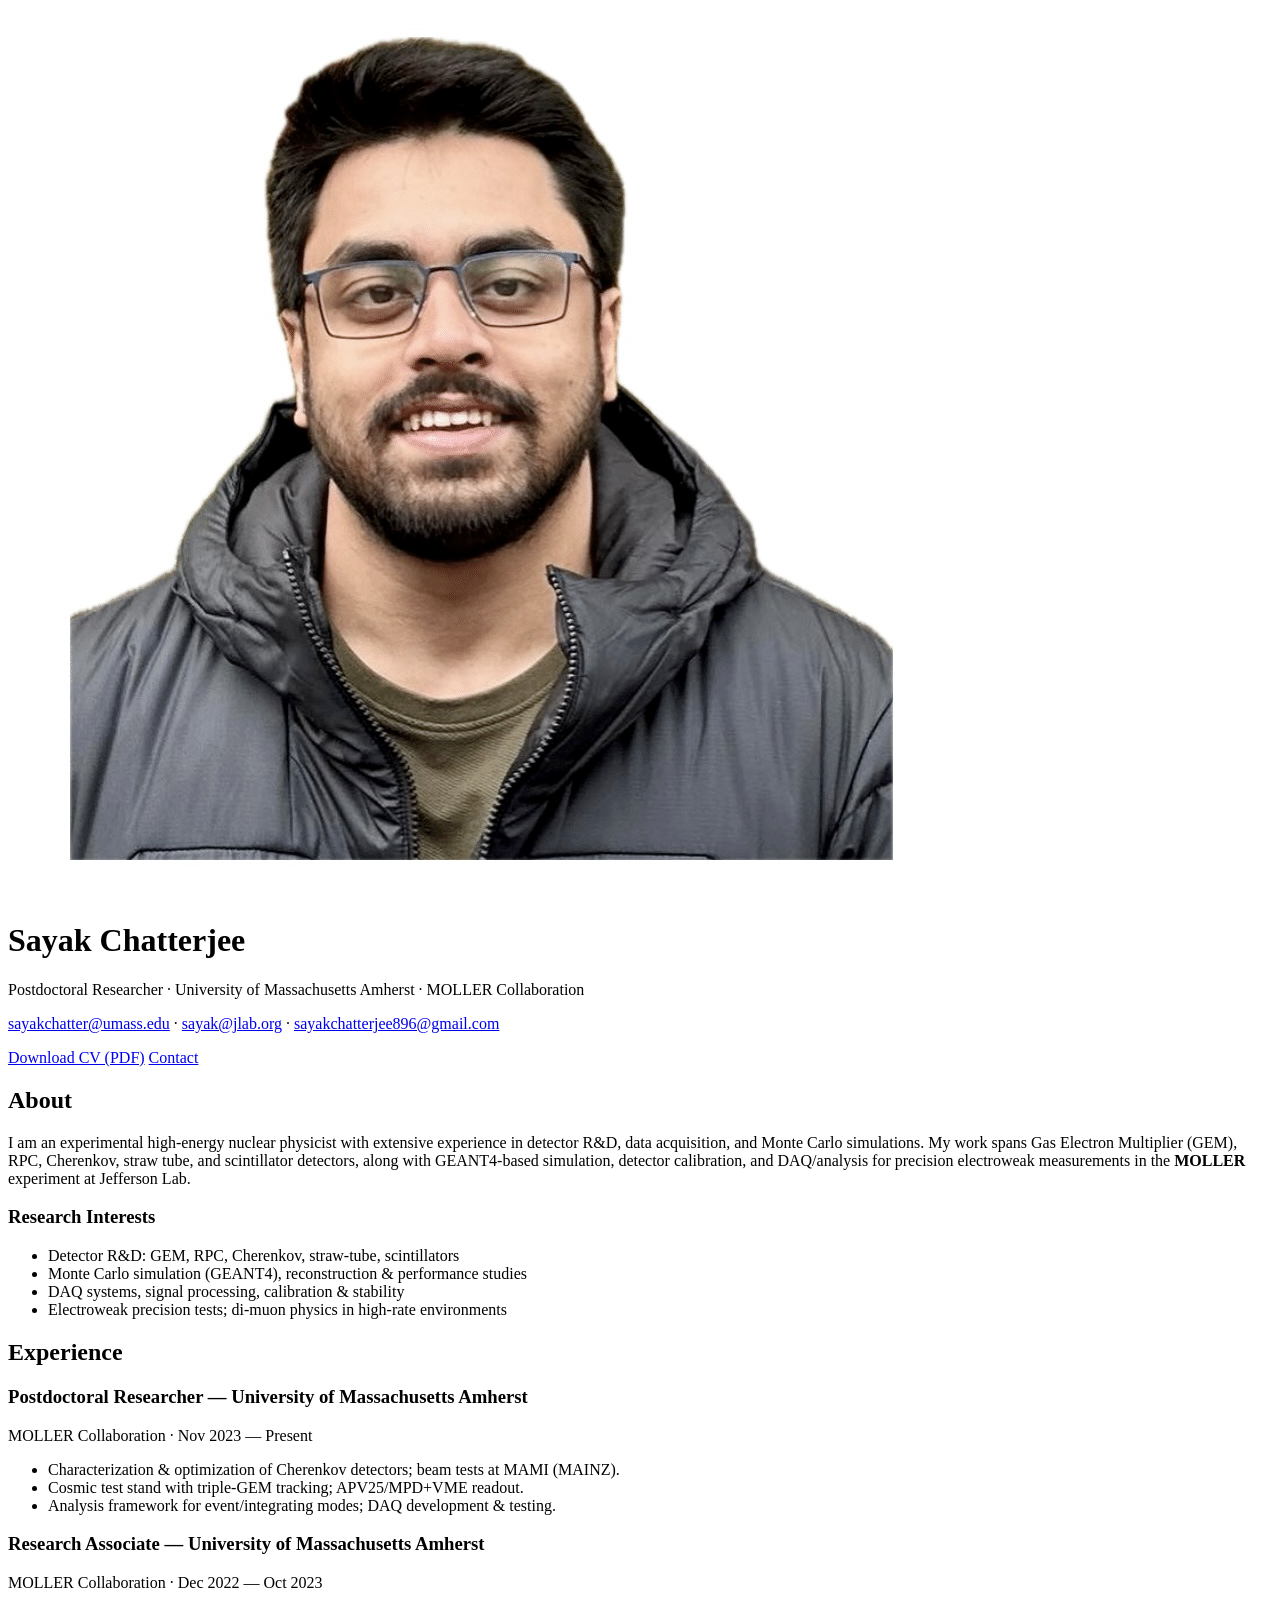
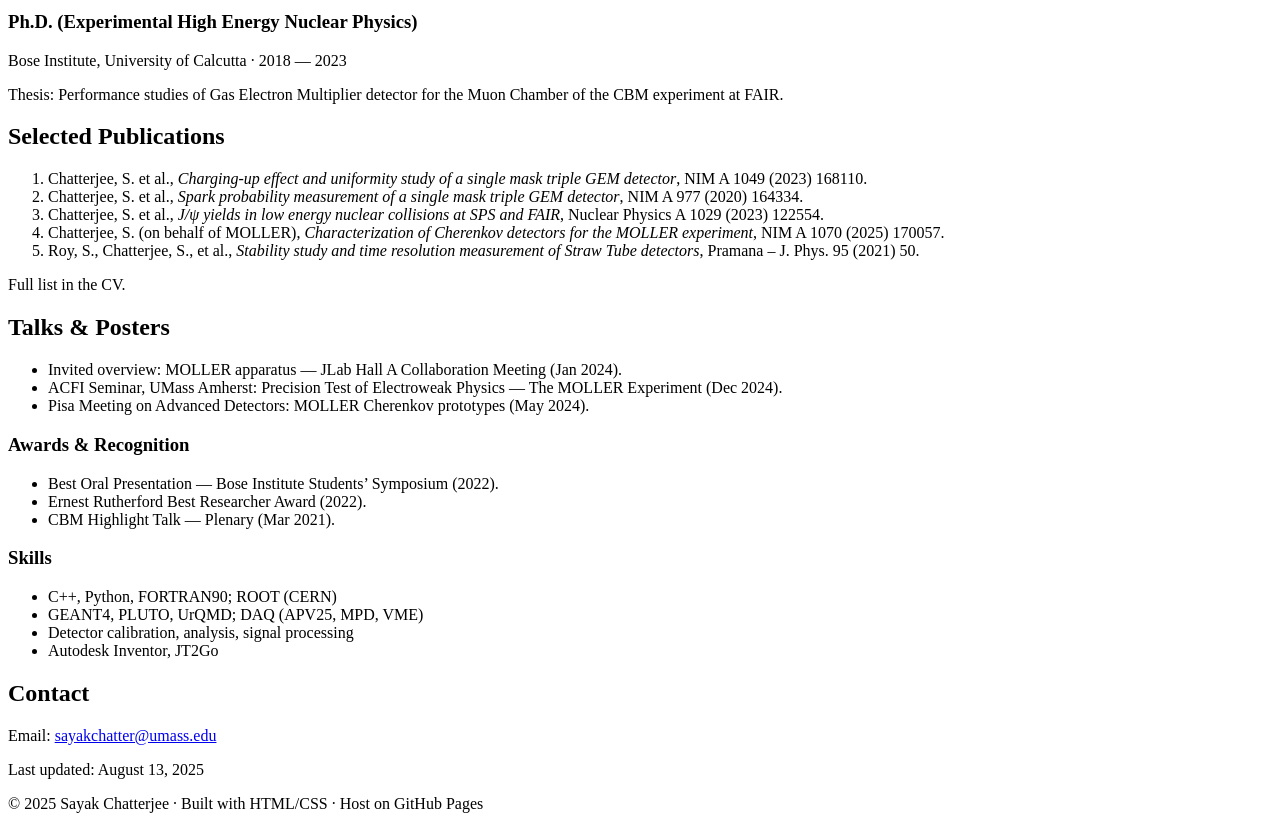
==== index.html @ 94d4673e "Update image source for Sayak Chatterjee" ====
<!doctype html>
<header class="container header">
  <div class="avatar">
    <img src="images/image_s_chatterjee.jpg" alt="Portrait of Sayak Chatterjee">
  </div>

  <div class="intro">
    <h1>Sayak Chatterjee</h1>
    <p class="tagline">
      Postdoctoral Researcher · University of Massachusetts Amherst · MOLLER Collaboration
    </p>

    <p class="contact">
      <a href="mailto:sayakchatter@umass.edu">sayakchatter@umass.edu</a> ·
      <a href="mailto:sayak@jlab.org">sayak@jlab.org</a> ·
      <a href="mailto:sayakchatterjee896@gmail.com">sayakchatterjee896@gmail.com</a>
    </p>

    <div class="buttons">
      <a class="btn" href="cv/CV_sayak_chatterjee.pdf" download>Download CV (PDF)</a>
      <a class="btn secondary" href="#contact">Contact</a>
    </div>
  </div>
</header>

  <main>
    <section class="container grid-2">
      <div>
        <h2>About</h2>
        <p>
          I am an experimental high-energy nuclear physicist with extensive experience in detector R&amp;D,
          data acquisition, and Monte Carlo simulations. My work spans Gas Electron Multiplier (GEM), RPC,
          Cherenkov, straw tube, and scintillator detectors, along with GEANT4-based simulation, detector
          calibration, and DAQ/analysis for precision electroweak measurements in the <strong>MOLLER</strong> experiment at Jefferson Lab.
        </p>
      </div>
      <div class="card">
        <h3>Research Interests</h3>
        <ul>
          <li>Detector R&amp;D: GEM, RPC, Cherenkov, straw-tube, scintillators</li>
          <li>Monte Carlo simulation (GEANT4), reconstruction &amp; performance studies</li>
          <li>DAQ systems, signal processing, calibration &amp; stability</li>
          <li>Electroweak precision tests; di-muon physics in high-rate environments</li>
        </ul>
      </div>
    </section>

    <section class="container">
      <h2>Experience</h2>
      <div class="timeline">
        <article class="item">
          <h3>Postdoctoral Researcher — University of Massachusetts Amherst</h3>
          <p class="muted">MOLLER Collaboration · Nov 2023 — Present</p>
          <ul>
            <li>Characterization &amp; optimization of Cherenkov detectors; beam tests at MAMI (MAINZ).</li>
            <li>Cosmic test stand with triple-GEM tracking; APV25/MPD+VME readout.</li>
            <li>Analysis framework for event/integrating modes; DAQ development &amp; testing.</li>
          </ul>
        </article>
        <article class="item">
          <h3>Research Associate — University of Massachusetts Amherst</h3>
          <p class="muted">MOLLER Collaboration · Dec 2022 — Oct 2023</p>
        </article>
        <article class="item">
          <h3>Ph.D. (Experimental High Energy Nuclear Physics)</h3>
          <p class="muted">Bose Institute, University of Calcutta · 2018 — 2023</p>
          <p>Thesis: Performance studies of Gas Electron Multiplier detector for the Muon Chamber of the CBM experiment at FAIR.</p>
        </article>
      </div>
    </section>

    <section class="container grid-2">
      <div>
        <h2>Selected Publications</h2>
        <ol class="pubs">
          <li>Chatterjee, S. et al., <em>Charging-up effect and uniformity study of a single mask triple GEM detector</em>, NIM A 1049 (2023) 168110.</li>
          <li>Chatterjee, S. et al., <em>Spark probability measurement of a single mask triple GEM detector</em>, NIM A 977 (2020) 164334.</li>
          <li>Chatterjee, S. et al., <em>J/ψ yields in low energy nuclear collisions at SPS and FAIR</em>, Nuclear Physics A 1029 (2023) 122554.</li>
          <li>Chatterjee, S. (on behalf of MOLLER), <em>Characterization of Cherenkov detectors for the MOLLER experiment</em>, NIM A 1070 (2025) 170057.</li>
          <li>Roy, S., Chatterjee, S., et al., <em>Stability study and time resolution measurement of Straw Tube detectors</em>, Pramana – J. Phys. 95 (2021) 50.</li>
        </ol>
        <p class="muted">Full list in the CV.</p>
      </div>
      <div>
        <h2>Talks &amp; Posters</h2>
        <ul class="bullets">
          <li>Invited overview: MOLLER apparatus — JLab Hall A Collaboration Meeting (Jan 2024).</li>
          <li>ACFI Seminar, UMass Amherst: Precision Test of Electroweak Physics — The MOLLER Experiment (Dec 2024).</li>
          <li>Pisa Meeting on Advanced Detectors: MOLLER Cherenkov prototypes (May 2024).</li>
        </ul>
      </div>
    </section>

    <section class="container grid-2">
      <div class="card">
        <h3>Awards &amp; Recognition</h3>
        <ul class="bullets">
          <li>Best Oral Presentation — Bose Institute Students’ Symposium (2022).</li>
          <li>Ernest Rutherford Best Researcher Award (2022).</li>
          <li>CBM Highlight Talk — Plenary (Mar 2021).</li>
        </ul>
      </div>
      <div class="card">
        <h3>Skills</h3>
        <ul class="bullets">
          <li>C++, Python, FORTRAN90; ROOT (CERN)</li>
          <li>GEANT4, PLUTO, UrQMD; DAQ (APV25, MPD, VME)</li>
          <li>Detector calibration, analysis, signal processing</li>
          <li>Autodesk Inventor, JT2Go</li>
        </ul>
      </div>
    </section>

    <section class="container" id="contact">
      <h2>Contact</h2>
      <p>Email: <a href="mailto:sayakchatter@umass.edu">sayakchatter@umass.edu</a></p>
      <p>Last updated: August 13, 2025</p>
    </section>
  </main>

  <footer class="container footer">
    <p>© 2025 Sayak Chatterjee · Built with HTML/CSS · Host on GitHub Pages</p>
  </footer>
</body>
</html>
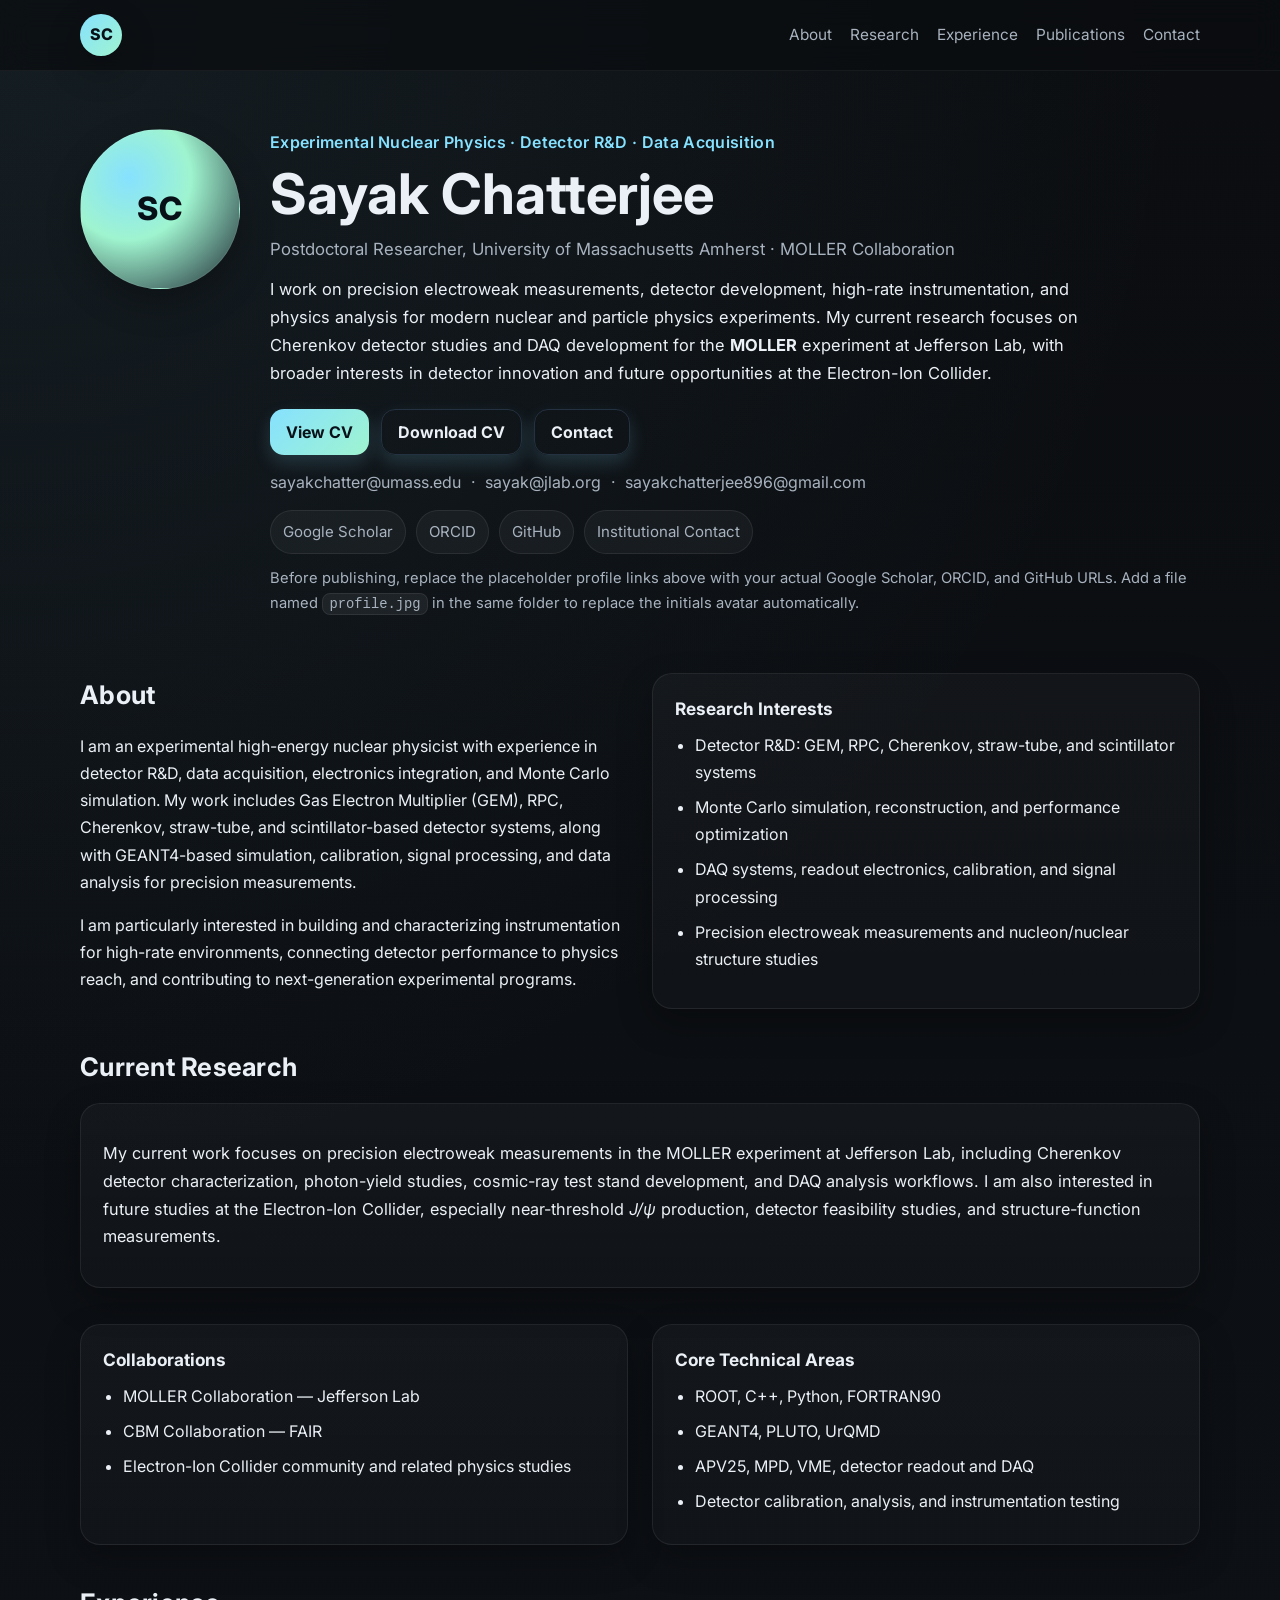
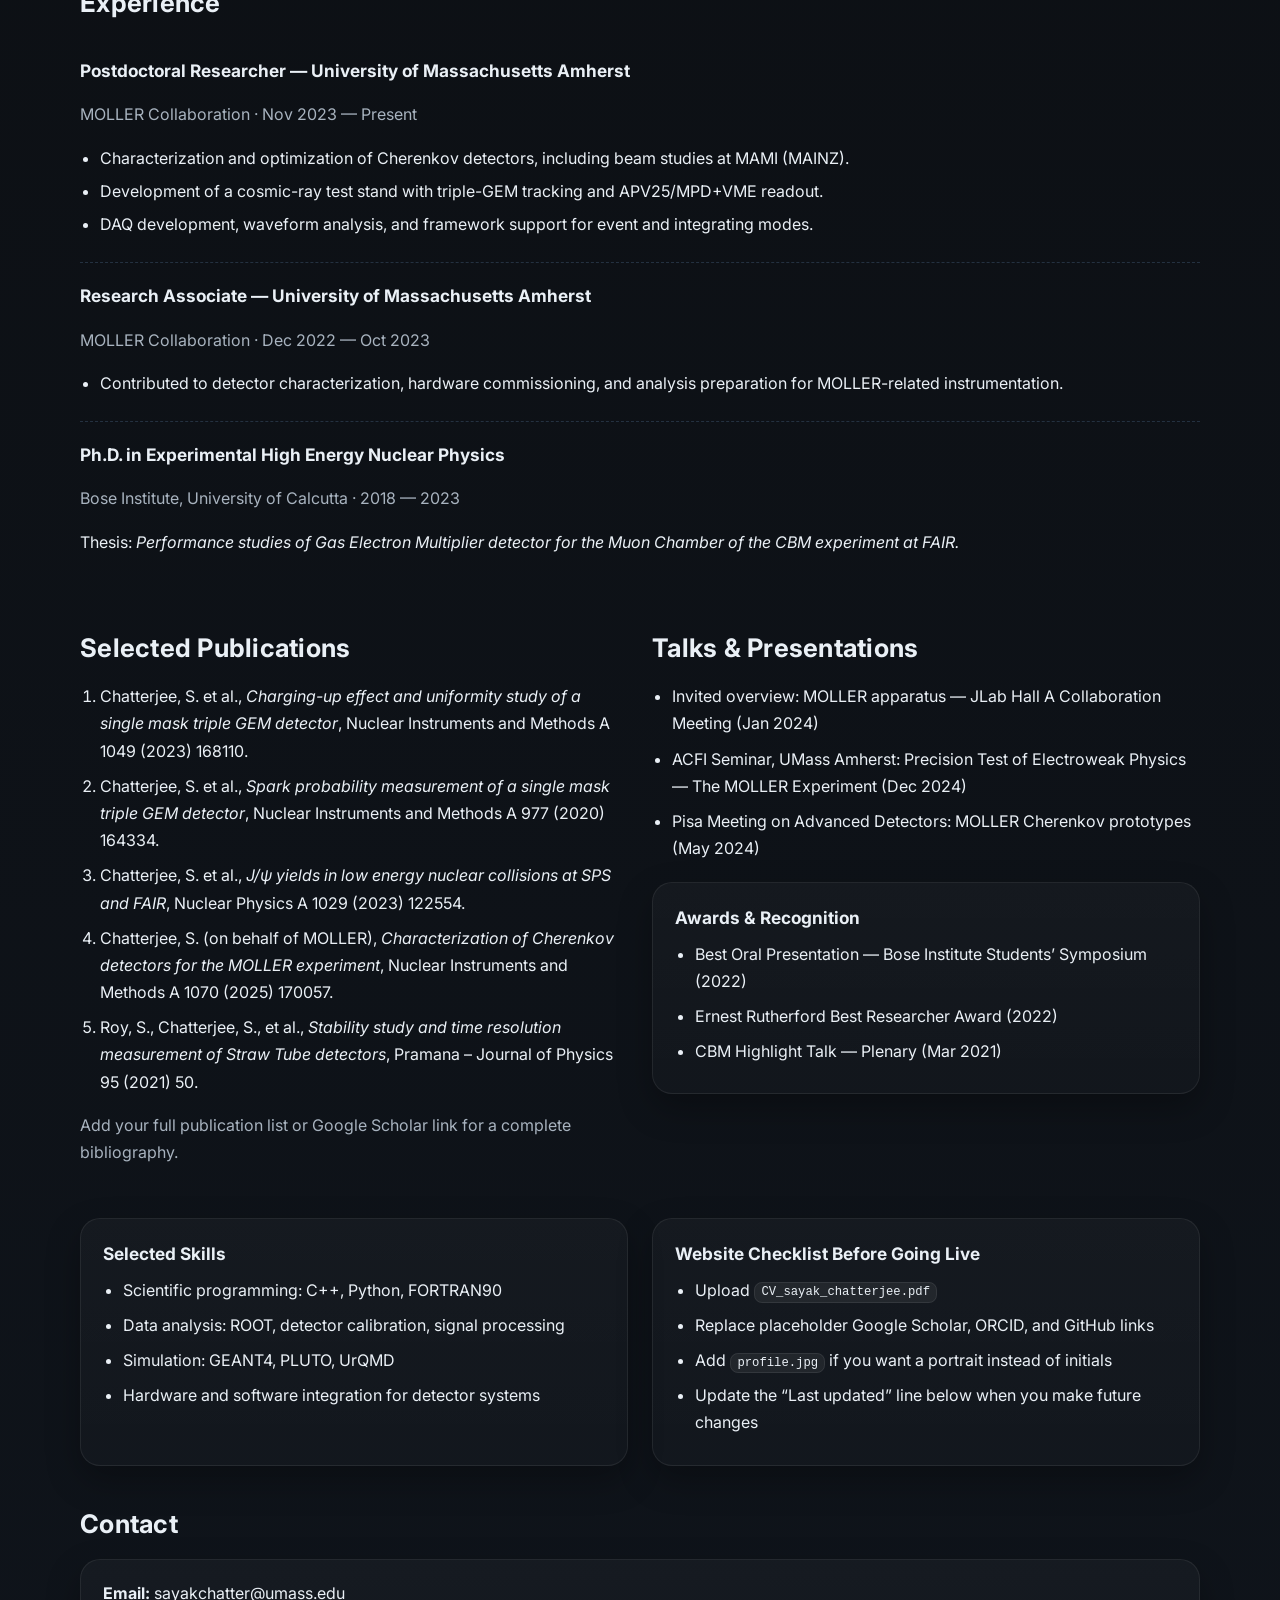
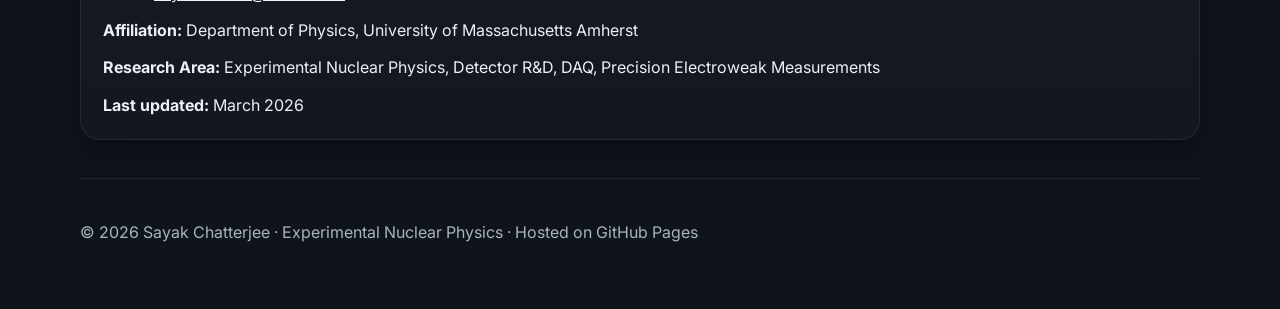
==== commit d9b24401: "Rename index_updated.html to index.html" ====
--- a/index.html
+++ b/index.html
@@ -1,125 +1,226 @@
 <!doctype html>
-<header class="container header">
-  <div class="avatar">
-    <img src="images/image_s_chatterjee.jpg" alt="Portrait of Sayak Chatterjee">
-  </div>
-
-  <div class="intro">
-    <h1>Sayak Chatterjee</h1>
-    <p class="tagline">
-      Postdoctoral Researcher · University of Massachusetts Amherst · MOLLER Collaboration
-    </p>
-
-    <p class="contact">
-      <a href="mailto:sayakchatter@umass.edu">sayakchatter@umass.edu</a> ·
-      <a href="mailto:sayak@jlab.org">sayak@jlab.org</a> ·
-      <a href="mailto:sayakchatterjee896@gmail.com">sayakchatterjee896@gmail.com</a>
-    </p>
-
-    <div class="buttons">
-      <a class="btn" href="cv/CV_sayak_chatterjee.pdf" download>Download CV (PDF)</a>
-      <a class="btn secondary" href="#contact">Contact</a>
+<html lang="en">
+<head>
+  <meta charset="utf-8" />
+  <meta name="viewport" content="width=device-width, initial-scale=1" />
+  <title>Sayak Chatterjee | Experimental Nuclear Physicist</title>
+  <meta name="description" content="Official academic profile of Sayak Chatterjee, experimental nuclear physicist working on detector R&D, data acquisition, Cherenkov detectors, GEM detectors, the MOLLER experiment, and EIC-related physics opportunities." />
+  <meta name="keywords" content="Sayak Chatterjee, experimental nuclear physicist, MOLLER, Jefferson Lab, detector R&D, GEM detector, Cherenkov detector, EIC, data acquisition, GEANT4, ROOT" />
+  <meta name="author" content="Sayak Chatterjee" />
+  <meta property="og:title" content="Sayak Chatterjee | Experimental Nuclear Physicist" />
+  <meta property="og:description" content="Academic profile and portfolio of Sayak Chatterjee." />
+  <meta property="og:type" content="website" />
+  <meta name="theme-color" content="#0d1117" />
+  <link rel="preconnect" href="https://fonts.googleapis.com">
+  <link rel="preconnect" href="https://fonts.gstatic.com" crossorigin>
+  <link href="https://fonts.googleapis.com/css2?family=Inter:wght@300;400;500;600;700;800&display=swap" rel="stylesheet">
+  <link rel="stylesheet" href="style_updated.css">
+</head>
+<body>
+  <nav class="site-nav">
+    <div class="container nav-inner">
+      <a class="brand" href="#top">SC</a>
+      <div class="nav-links">
+        <a href="#about">About</a>
+        <a href="#research">Research</a>
+        <a href="#experience">Experience</a>
+        <a href="#publications">Publications</a>
+        <a href="#contact">Contact</a>
+      </div>
     </div>
-  </div>
-</header>
+  </nav>
+
+  <header class="hero container" id="top">
+    <div class="avatar fallback" aria-label="Profile photo">
+      <img src="profile.jpg" alt="Portrait of Sayak Chatterjee" onerror="this.style.display='none'; this.parentElement.classList.add('fallback');">
+      <span>SC</span>
+    </div>
+
+    <div class="hero-copy">
+      <p class="eyebrow">Experimental Nuclear Physics · Detector R&amp;D · Data Acquisition</p>
+      <h1>Sayak Chatterjee</h1>
+      <p class="tagline">Postdoctoral Researcher, University of Massachusetts Amherst · MOLLER Collaboration</p>
+      <p class="summary">
+        I work on precision electroweak measurements, detector development, high-rate instrumentation,
+        and physics analysis for modern nuclear and particle physics experiments. My current research focuses
+        on Cherenkov detector studies and DAQ development for the <strong>MOLLER</strong> experiment at Jefferson Lab,
+        with broader interests in detector innovation and future opportunities at the Electron-Ion Collider.
+      </p>
+
+      <div class="hero-actions">
+        <a class="btn" href="CV_sayak_chatterjee.pdf" target="_blank">View CV</a>
+        <a class="btn secondary" href="CV_sayak_chatterjee.pdf" download>Download CV</a>
+        <a class="btn ghost" href="#contact">Contact</a>
+      </div>
+
+      <div class="contact-line">
+        <a href="mailto:sayakchatter@umass.edu">sayakchatter@umass.edu</a>
+        <span>·</span>
+        <a href="mailto:sayak@jlab.org">sayak@jlab.org</a>
+        <span>·</span>
+        <a href="mailto:sayakchatterjee896@gmail.com">sayakchatterjee896@gmail.com</a>
+      </div>
+
+      <div class="profile-links">
+        <a class="chip" href="#" title="Replace with your Google Scholar URL before publishing">Google Scholar</a>
+        <a class="chip" href="#" title="Replace with your ORCID URL before publishing">ORCID</a>
+        <a class="chip" href="#" title="Replace with your GitHub URL before publishing">GitHub</a>
+        <a class="chip" href="#contact">Institutional Contact</a>
+      </div>
+      <p class="micro-note">Before publishing, replace the placeholder profile links above with your actual Google Scholar, ORCID, and GitHub URLs. Add a file named <code>profile.jpg</code> in the same folder to replace the initials avatar automatically.</p>
+    </div>
+  </header>
 
   <main>
-    <section class="container grid-2">
+    <section class="container section grid-2" id="about">
       <div>
         <h2>About</h2>
         <p>
-          I am an experimental high-energy nuclear physicist with extensive experience in detector R&amp;D,
-          data acquisition, and Monte Carlo simulations. My work spans Gas Electron Multiplier (GEM), RPC,
-          Cherenkov, straw tube, and scintillator detectors, along with GEANT4-based simulation, detector
-          calibration, and DAQ/analysis for precision electroweak measurements in the <strong>MOLLER</strong> experiment at Jefferson Lab.
+          I am an experimental high-energy nuclear physicist with experience in detector R&amp;D, data acquisition,
+          electronics integration, and Monte Carlo simulation. My work includes Gas Electron Multiplier (GEM), RPC,
+          Cherenkov, straw-tube, and scintillator-based detector systems, along with GEANT4-based simulation,
+          calibration, signal processing, and data analysis for precision measurements.
         </p>
-      </div>
-      <div class="card">
+        <p>
+          I am particularly interested in building and characterizing instrumentation for high-rate environments,
+          connecting detector performance to physics reach, and contributing to next-generation experimental programs.
+        </p>
+      </div>
+      <aside class="card">
         <h3>Research Interests</h3>
-        <ul>
-          <li>Detector R&amp;D: GEM, RPC, Cherenkov, straw-tube, scintillators</li>
-          <li>Monte Carlo simulation (GEANT4), reconstruction &amp; performance studies</li>
-          <li>DAQ systems, signal processing, calibration &amp; stability</li>
-          <li>Electroweak precision tests; di-muon physics in high-rate environments</li>
-        </ul>
-      </div>
-    </section>
-
-    <section class="container">
+        <ul class="bullets">
+          <li>Detector R&amp;D: GEM, RPC, Cherenkov, straw-tube, and scintillator systems</li>
+          <li>Monte Carlo simulation, reconstruction, and performance optimization</li>
+          <li>DAQ systems, readout electronics, calibration, and signal processing</li>
+          <li>Precision electroweak measurements and nucleon/nuclear structure studies</li>
+        </ul>
+      </aside>
+    </section>
+
+    <section class="container section" id="research">
+      <h2>Current Research</h2>
+      <div class="card research-block">
+        <p>
+          My current work focuses on precision electroweak measurements in the MOLLER experiment at Jefferson Lab,
+          including Cherenkov detector characterization, photon-yield studies, cosmic-ray test stand development,
+          and DAQ analysis workflows. I am also interested in future studies at the Electron-Ion Collider,
+          especially near-threshold <em>J/&psi;</em> production, detector feasibility studies, and structure-function measurements.
+        </p>
+      </div>
+    </section>
+
+    <section class="container section grid-2">
+      <div class="card">
+        <h3>Collaborations</h3>
+        <ul class="bullets">
+          <li>MOLLER Collaboration — Jefferson Lab</li>
+          <li>CBM Collaboration — FAIR</li>
+          <li>Electron-Ion Collider community and related physics studies</li>
+        </ul>
+      </div>
+      <div class="card">
+        <h3>Core Technical Areas</h3>
+        <ul class="bullets">
+          <li>ROOT, C++, Python, FORTRAN90</li>
+          <li>GEANT4, PLUTO, UrQMD</li>
+          <li>APV25, MPD, VME, detector readout and DAQ</li>
+          <li>Detector calibration, analysis, and instrumentation testing</li>
+        </ul>
+      </div>
+    </section>
+
+    <section class="container section" id="experience">
       <h2>Experience</h2>
       <div class="timeline">
         <article class="item">
           <h3>Postdoctoral Researcher — University of Massachusetts Amherst</h3>
           <p class="muted">MOLLER Collaboration · Nov 2023 — Present</p>
-          <ul>
-            <li>Characterization &amp; optimization of Cherenkov detectors; beam tests at MAMI (MAINZ).</li>
-            <li>Cosmic test stand with triple-GEM tracking; APV25/MPD+VME readout.</li>
-            <li>Analysis framework for event/integrating modes; DAQ development &amp; testing.</li>
+          <ul class="bullets compact">
+            <li>Characterization and optimization of Cherenkov detectors, including beam studies at MAMI (MAINZ).</li>
+            <li>Development of a cosmic-ray test stand with triple-GEM tracking and APV25/MPD+VME readout.</li>
+            <li>DAQ development, waveform analysis, and framework support for event and integrating modes.</li>
           </ul>
         </article>
         <article class="item">
           <h3>Research Associate — University of Massachusetts Amherst</h3>
           <p class="muted">MOLLER Collaboration · Dec 2022 — Oct 2023</p>
+          <ul class="bullets compact">
+            <li>Contributed to detector characterization, hardware commissioning, and analysis preparation for MOLLER-related instrumentation.</li>
+          </ul>
         </article>
         <article class="item">
-          <h3>Ph.D. (Experimental High Energy Nuclear Physics)</h3>
+          <h3>Ph.D. in Experimental High Energy Nuclear Physics</h3>
           <p class="muted">Bose Institute, University of Calcutta · 2018 — 2023</p>
-          <p>Thesis: Performance studies of Gas Electron Multiplier detector for the Muon Chamber of the CBM experiment at FAIR.</p>
+          <p>Thesis: <em>Performance studies of Gas Electron Multiplier detector for the Muon Chamber of the CBM experiment at FAIR.</em></p>
         </article>
       </div>
     </section>
 
-    <section class="container grid-2">
+    <section class="container section grid-2" id="publications">
       <div>
         <h2>Selected Publications</h2>
         <ol class="pubs">
-          <li>Chatterjee, S. et al., <em>Charging-up effect and uniformity study of a single mask triple GEM detector</em>, NIM A 1049 (2023) 168110.</li>
-          <li>Chatterjee, S. et al., <em>Spark probability measurement of a single mask triple GEM detector</em>, NIM A 977 (2020) 164334.</li>
-          <li>Chatterjee, S. et al., <em>J/ψ yields in low energy nuclear collisions at SPS and FAIR</em>, Nuclear Physics A 1029 (2023) 122554.</li>
-          <li>Chatterjee, S. (on behalf of MOLLER), <em>Characterization of Cherenkov detectors for the MOLLER experiment</em>, NIM A 1070 (2025) 170057.</li>
-          <li>Roy, S., Chatterjee, S., et al., <em>Stability study and time resolution measurement of Straw Tube detectors</em>, Pramana – J. Phys. 95 (2021) 50.</li>
+          <li>Chatterjee, S. et al., <em>Charging-up effect and uniformity study of a single mask triple GEM detector</em>, Nuclear Instruments and Methods A 1049 (2023) 168110.</li>
+          <li>Chatterjee, S. et al., <em>Spark probability measurement of a single mask triple GEM detector</em>, Nuclear Instruments and Methods A 977 (2020) 164334.</li>
+          <li>Chatterjee, S. et al., <em>J/&psi; yields in low energy nuclear collisions at SPS and FAIR</em>, Nuclear Physics A 1029 (2023) 122554.</li>
+          <li>Chatterjee, S. (on behalf of MOLLER), <em>Characterization of Cherenkov detectors for the MOLLER experiment</em>, Nuclear Instruments and Methods A 1070 (2025) 170057.</li>
+          <li>Roy, S., Chatterjee, S., et al., <em>Stability study and time resolution measurement of Straw Tube detectors</em>, Pramana – Journal of Physics 95 (2021) 50.</li>
         </ol>
-        <p class="muted">Full list in the CV.</p>
+        <p class="muted">Add your full publication list or Google Scholar link for a complete bibliography.</p>
       </div>
       <div>
-        <h2>Talks &amp; Posters</h2>
-        <ul class="bullets">
-          <li>Invited overview: MOLLER apparatus — JLab Hall A Collaboration Meeting (Jan 2024).</li>
-          <li>ACFI Seminar, UMass Amherst: Precision Test of Electroweak Physics — The MOLLER Experiment (Dec 2024).</li>
-          <li>Pisa Meeting on Advanced Detectors: MOLLER Cherenkov prototypes (May 2024).</li>
-        </ul>
-      </div>
-    </section>
-
-    <section class="container grid-2">
-      <div class="card">
-        <h3>Awards &amp; Recognition</h3>
-        <ul class="bullets">
-          <li>Best Oral Presentation — Bose Institute Students’ Symposium (2022).</li>
-          <li>Ernest Rutherford Best Researcher Award (2022).</li>
-          <li>CBM Highlight Talk — Plenary (Mar 2021).</li>
-        </ul>
-      </div>
-      <div class="card">
-        <h3>Skills</h3>
-        <ul class="bullets">
-          <li>C++, Python, FORTRAN90; ROOT (CERN)</li>
-          <li>GEANT4, PLUTO, UrQMD; DAQ (APV25, MPD, VME)</li>
-          <li>Detector calibration, analysis, signal processing</li>
-          <li>Autodesk Inventor, JT2Go</li>
-        </ul>
-      </div>
-    </section>
-
-    <section class="container" id="contact">
+        <h2>Talks &amp; Presentations</h2>
+        <ul class="bullets">
+          <li>Invited overview: MOLLER apparatus — JLab Hall A Collaboration Meeting (Jan 2024)</li>
+          <li>ACFI Seminar, UMass Amherst: Precision Test of Electroweak Physics — The MOLLER Experiment (Dec 2024)</li>
+          <li>Pisa Meeting on Advanced Detectors: MOLLER Cherenkov prototypes (May 2024)</li>
+        </ul>
+
+        <div class="card nested-card">
+          <h3>Awards &amp; Recognition</h3>
+          <ul class="bullets">
+            <li>Best Oral Presentation — Bose Institute Students’ Symposium (2022)</li>
+            <li>Ernest Rutherford Best Researcher Award (2022)</li>
+            <li>CBM Highlight Talk — Plenary (Mar 2021)</li>
+          </ul>
+        </div>
+      </div>
+    </section>
+
+    <section class="container section grid-2">
+      <div class="card">
+        <h3>Selected Skills</h3>
+        <ul class="bullets">
+          <li>Scientific programming: C++, Python, FORTRAN90</li>
+          <li>Data analysis: ROOT, detector calibration, signal processing</li>
+          <li>Simulation: GEANT4, PLUTO, UrQMD</li>
+          <li>Hardware and software integration for detector systems</li>
+        </ul>
+      </div>
+      <div class="card">
+        <h3>Website Checklist Before Going Live</h3>
+        <ul class="bullets">
+          <li>Upload <code>CV_sayak_chatterjee.pdf</code></li>
+          <li>Replace placeholder Google Scholar, ORCID, and GitHub links</li>
+          <li>Add <code>profile.jpg</code> if you want a portrait instead of initials</li>
+          <li>Update the “Last updated” line below when you make future changes</li>
+        </ul>
+      </div>
+    </section>
+
+    <section class="container section" id="contact">
       <h2>Contact</h2>
-      <p>Email: <a href="mailto:sayakchatter@umass.edu">sayakchatter@umass.edu</a></p>
-      <p>Last updated: August 13, 2025</p>
+      <div class="contact-card card">
+        <p><strong>Email:</strong> <a href="mailto:sayakchatter@umass.edu">sayakchatter@umass.edu</a></p>
+        <p><strong>Affiliation:</strong> Department of Physics, University of Massachusetts Amherst</p>
+        <p><strong>Research Area:</strong> Experimental Nuclear Physics, Detector R&amp;D, DAQ, Precision Electroweak Measurements</p>
+        <p><strong>Last updated:</strong> March 2026</p>
+      </div>
     </section>
   </main>
 
   <footer class="container footer">
-    <p>© 2025 Sayak Chatterjee · Built with HTML/CSS · Host on GitHub Pages</p>
+    <p>© 2026 Sayak Chatterjee · Experimental Nuclear Physics · Hosted on GitHub Pages</p>
   </footer>
 </body>
 </html>
--- a/style_updated.css
+++ b/style_updated.css
@@ -0,0 +1,319 @@
+:root {
+  --bg: #0b0d10;
+  --bg-2: #0f141b;
+  --card: #121821;
+  --card-2: #161d27;
+  --text: #eaf0f6;
+  --muted: #a8b3bf;
+  --line: #243140;
+  --accent: #86e1ff;
+  --accent-2: #9ff4cf;
+  --shadow: 0 14px 34px rgba(0, 0, 0, 0.28);
+}
+
+* { box-sizing: border-box; }
+html { scroll-behavior: smooth; }
+html, body { margin: 0; padding: 0; }
+body {
+  font-family: Inter, system-ui, -apple-system, Segoe UI, Roboto, Ubuntu, Cantarell, "Helvetica Neue", Arial, sans-serif;
+  background:
+    radial-gradient(circle at top left, rgba(134, 225, 255, 0.08), transparent 32%),
+    linear-gradient(180deg, var(--bg) 0%, var(--bg-2) 100%);
+  color: var(--text);
+  line-height: 1.7;
+}
+
+a { color: inherit; }
+code {
+  background: rgba(255,255,255,0.06);
+  border: 1px solid rgba(255,255,255,0.08);
+  padding: 0.15rem 0.4rem;
+  border-radius: 8px;
+  font-size: 0.94em;
+}
+
+.container {
+  width: min(1120px, 92%);
+  margin: 0 auto;
+}
+
+.site-nav {
+  position: sticky;
+  top: 0;
+  z-index: 50;
+  backdrop-filter: blur(14px);
+  background: rgba(11, 13, 16, 0.72);
+  border-bottom: 1px solid rgba(255,255,255,0.05);
+}
+
+.nav-inner {
+  display: flex;
+  justify-content: space-between;
+  align-items: center;
+  gap: 18px;
+  padding: 14px 0;
+}
+
+.brand {
+  width: 42px;
+  height: 42px;
+  border-radius: 50%;
+  display: grid;
+  place-items: center;
+  text-decoration: none;
+  font-weight: 800;
+  color: #091017;
+  background: linear-gradient(135deg, var(--accent), var(--accent-2));
+  box-shadow: var(--shadow);
+}
+
+.nav-links {
+  display: flex;
+  flex-wrap: wrap;
+  gap: 18px;
+}
+
+.nav-links a {
+  text-decoration: none;
+  color: var(--muted);
+  font-size: 0.96rem;
+}
+
+.nav-links a:hover,
+.contact-line a:hover,
+.profile-links a:hover {
+  color: var(--accent);
+}
+
+.hero {
+  display: grid;
+  grid-template-columns: 160px 1fr;
+  gap: 30px;
+  align-items: start;
+  padding: 58px 0 24px;
+}
+
+.avatar {
+  width: 160px;
+  height: 160px;
+  border-radius: 50%;
+  overflow: hidden;
+  border: 1px solid rgba(255,255,255,0.08);
+  box-shadow: var(--shadow);
+  position: relative;
+}
+
+.avatar img {
+  width: 100%;
+  height: 100%;
+  object-fit: cover;
+  display: block;
+}
+
+.avatar span {
+  display: none;
+}
+
+.avatar.fallback {
+  background: radial-gradient(circle at 30% 30%, var(--accent) 0, var(--accent-2) 40%, #1b2330 100%);
+  display: grid;
+  place-items: center;
+}
+
+.avatar.fallback span {
+  display: block;
+  color: #071017;
+  font-weight: 800;
+  font-size: 2rem;
+  letter-spacing: 0.04em;
+}
+
+.eyebrow {
+  margin: 0 0 8px;
+  color: var(--accent);
+  font-weight: 600;
+  letter-spacing: 0.02em;
+}
+
+.hero-copy h1 {
+  margin: 0;
+  font-size: clamp(2.2rem, 5vw, 3.5rem);
+  line-height: 1.08;
+}
+
+.tagline {
+  color: var(--muted);
+  margin: 10px 0 12px;
+  font-size: 1.05rem;
+}
+
+.summary {
+  max-width: 830px;
+  margin: 0;
+  font-size: 1.03rem;
+}
+
+.hero-actions {
+  display: flex;
+  flex-wrap: wrap;
+  gap: 12px;
+  margin: 22px 0 14px;
+}
+
+.btn {
+  display: inline-flex;
+  align-items: center;
+  justify-content: center;
+  min-height: 46px;
+  padding: 0 16px;
+  border-radius: 14px;
+  text-decoration: none;
+  font-weight: 700;
+  transition: transform 0.18s ease, opacity 0.18s ease, border-color 0.18s ease;
+}
+
+.btn:hover { transform: translateY(-1px); }
+
+.btn {
+  background: linear-gradient(135deg, var(--accent), var(--accent-2));
+  color: #081018;
+  box-shadow: 0 8px 18px rgba(134,225,255,0.16);
+}
+
+.btn.secondary,
+.btn.ghost {
+  background: transparent;
+  color: var(--text);
+  border: 1px solid var(--line);
+}
+
+.contact-line {
+  display: flex;
+  flex-wrap: wrap;
+  gap: 10px;
+  color: var(--muted);
+  margin-bottom: 14px;
+}
+
+.contact-line a,
+.profile-links a {
+  text-decoration: none;
+}
+
+.profile-links {
+  display: flex;
+  flex-wrap: wrap;
+  gap: 10px;
+}
+
+.chip {
+  padding: 8px 12px;
+  border-radius: 999px;
+  background: rgba(255,255,255,0.04);
+  border: 1px solid rgba(255,255,255,0.08);
+  color: var(--muted);
+  font-size: 0.94rem;
+}
+
+.micro-note {
+  color: var(--muted);
+  margin-top: 12px;
+  font-size: 0.92rem;
+}
+
+.section { padding: 18px 0; }
+
+.grid-2 {
+  display: grid;
+  grid-template-columns: minmax(0, 1fr) minmax(0, 1fr);
+  gap: 24px;
+}
+
+.card {
+  background: linear-gradient(180deg, rgba(255,255,255,0.03), rgba(255,255,255,0.02));
+  border: 1px solid rgba(255,255,255,0.07);
+  border-radius: 20px;
+  padding: 20px 22px;
+  box-shadow: var(--shadow);
+}
+
+.research-block { font-size: 1.02rem; }
+.nested-card { margin-top: 20px; }
+.contact-card p { margin: 0 0 10px; }
+.contact-card p:last-child { margin-bottom: 0; }
+
+.timeline .item {
+  padding: 18px 0;
+  border-bottom: 1px dashed var(--line);
+}
+
+.timeline .item:last-child { border-bottom: 0; }
+
+h2 {
+  margin: 0 0 14px;
+  font-size: 1.6rem;
+  letter-spacing: 0.01em;
+}
+
+h3 {
+  margin: 0 0 8px;
+  font-size: 1.08rem;
+}
+
+.muted { color: var(--muted); }
+
+.bullets,
+.pubs {
+  margin: 0;
+  padding-left: 20px;
+}
+
+.bullets li,
+.pubs li {
+  margin-bottom: 8px;
+}
+
+.compact li { margin-bottom: 6px; }
+
+.footer {
+  border-top: 1px solid rgba(255,255,255,0.08);
+  color: var(--muted);
+  padding: 24px 0 48px;
+  margin-top: 20px;
+}
+
+@media (max-width: 860px) {
+  .hero {
+    grid-template-columns: 1fr;
+    gap: 20px;
+  }
+
+  .avatar {
+    width: 132px;
+    height: 132px;
+  }
+
+  .grid-2 {
+    grid-template-columns: 1fr;
+  }
+}
+
+@media (max-width: 640px) {
+  .nav-inner {
+    align-items: flex-start;
+    flex-direction: column;
+  }
+
+  .nav-links {
+    gap: 14px;
+  }
+
+  .contact-line {
+    flex-direction: column;
+    gap: 4px;
+  }
+
+  .contact-line span {
+    display: none;
+  }
+}
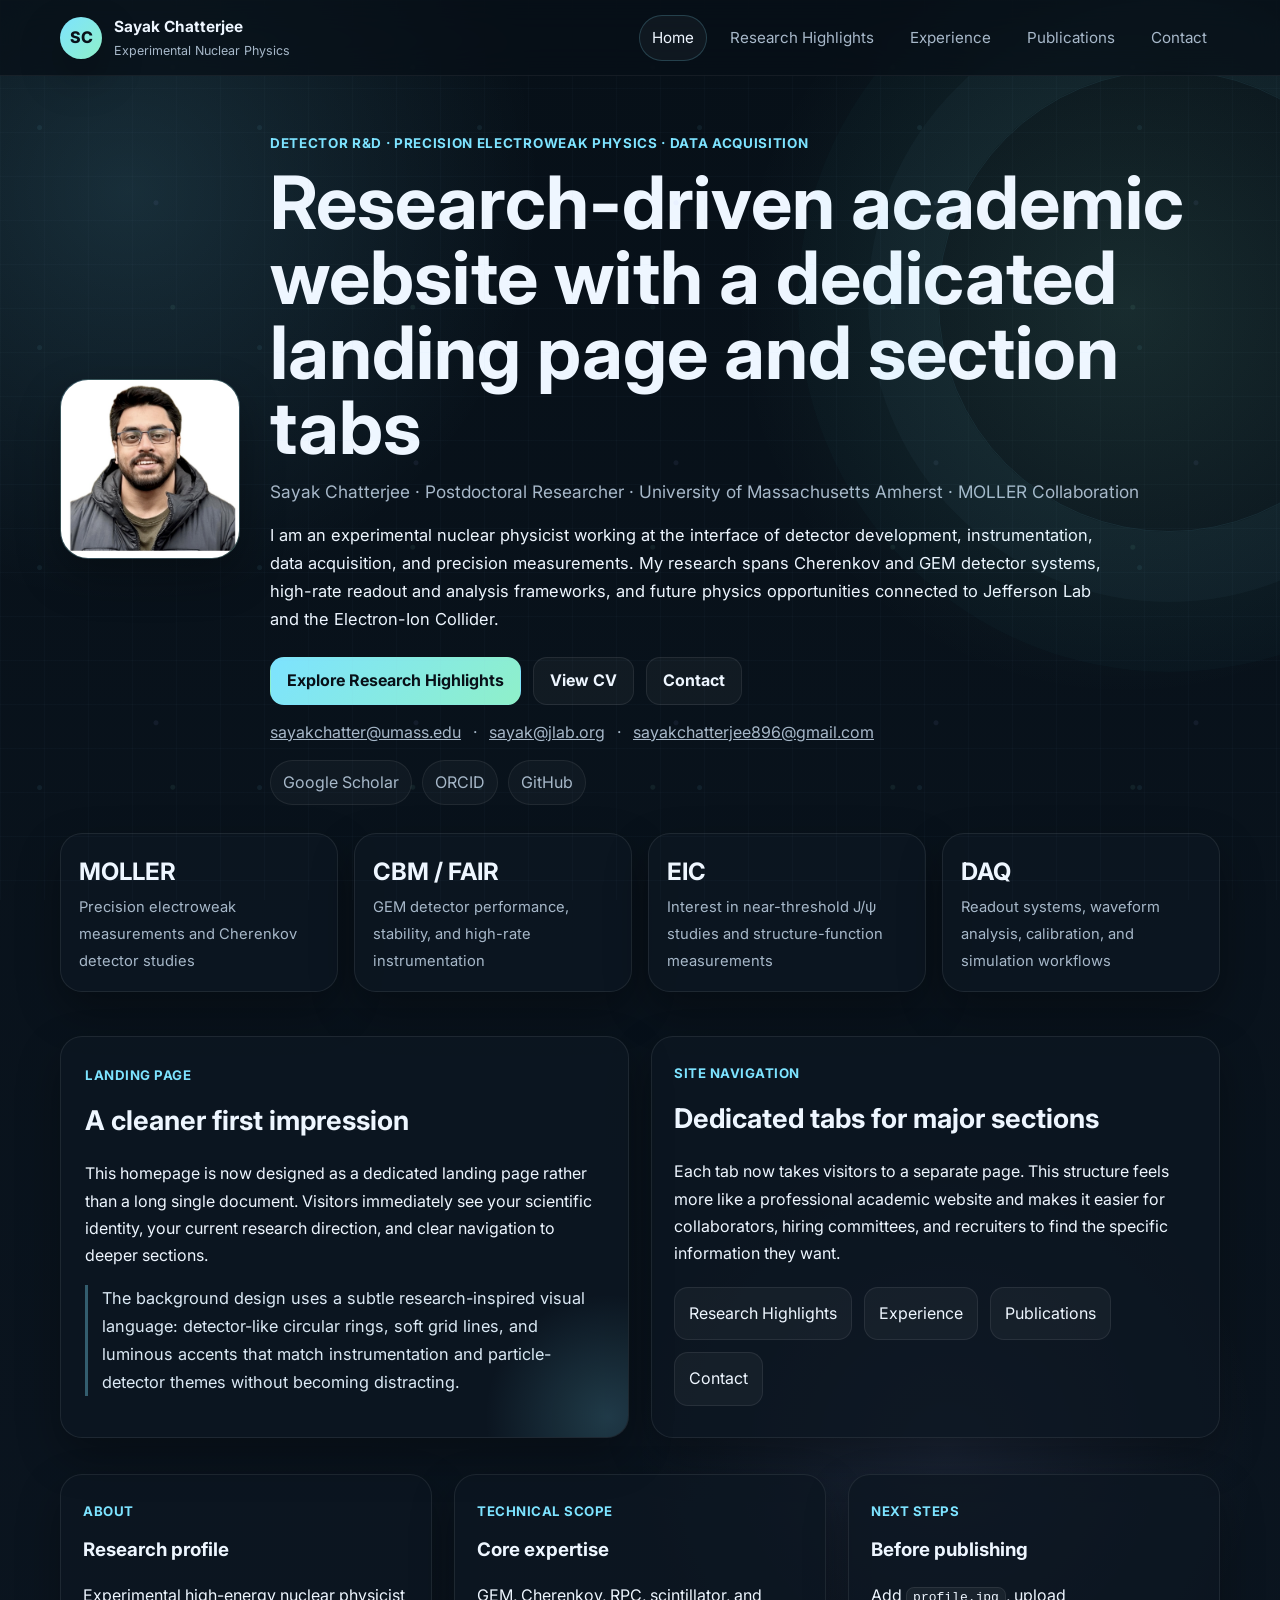
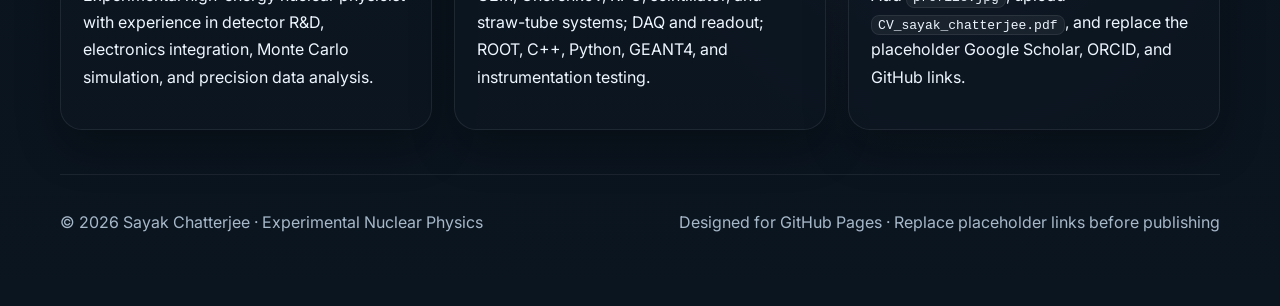
==== commit 70deb051: "profile" ====
--- a/index.html
+++ b/index.html
@@ -4,223 +4,145 @@
   <meta charset="utf-8" />
   <meta name="viewport" content="width=device-width, initial-scale=1" />
   <title>Sayak Chatterjee | Experimental Nuclear Physicist</title>
-  <meta name="description" content="Official academic profile of Sayak Chatterjee, experimental nuclear physicist working on detector R&D, data acquisition, Cherenkov detectors, GEM detectors, the MOLLER experiment, and EIC-related physics opportunities." />
-  <meta name="keywords" content="Sayak Chatterjee, experimental nuclear physicist, MOLLER, Jefferson Lab, detector R&D, GEM detector, Cherenkov detector, EIC, data acquisition, GEANT4, ROOT" />
-  <meta name="author" content="Sayak Chatterjee" />
+  <meta name="description" content="Academic homepage of Sayak Chatterjee, experimental nuclear physicist focused on detector R&D, MOLLER, and EIC-related studies." />
+  <meta name="keywords" content="Sayak Chatterjee, experimental nuclear physicist, detector R&D, MOLLER, Jefferson Lab, EIC, GEM detector, Cherenkov detector, data acquisition" />
   <meta property="og:title" content="Sayak Chatterjee | Experimental Nuclear Physicist" />
-  <meta property="og:description" content="Academic profile and portfolio of Sayak Chatterjee." />
+  <meta property="og:description" content="Academic homepage of Sayak Chatterjee, experimental nuclear physicist focused on detector R&D, MOLLER, and EIC-related studies." />
   <meta property="og:type" content="website" />
-  <meta name="theme-color" content="#0d1117" />
+  <meta name="theme-color" content="#071018" />
   <link rel="preconnect" href="https://fonts.googleapis.com">
   <link rel="preconnect" href="https://fonts.gstatic.com" crossorigin>
   <link href="https://fonts.googleapis.com/css2?family=Inter:wght@300;400;500;600;700;800&display=swap" rel="stylesheet">
-  <link rel="stylesheet" href="style_updated.css">
+  <link rel="stylesheet" href="site.css" />
 </head>
 <body>
+
   <nav class="site-nav">
     <div class="container nav-inner">
-      <a class="brand" href="#top">SC</a>
+      <a class="brand-wrap" href="index_final.html">
+        <span class="brand-badge">SC</span>
+        <span class="brand-text"><strong>Sayak Chatterjee</strong><span>Experimental Nuclear Physics</span></span>
+      </a>
       <div class="nav-links">
-        <a href="#about">About</a>
-        <a href="#research">Research</a>
-        <a href="#experience">Experience</a>
-        <a href="#publications">Publications</a>
-        <a href="#contact">Contact</a>
+        <a class="active" href="index_final.html">Home</a>
+        <a  href="research_highlights.html">Research Highlights</a>
+        <a  href="experience.html">Experience</a>
+        <a  href="publications.html">Publications</a>
+        <a  href="contact.html">Contact</a>
       </div>
     </div>
   </nav>
 
-  <header class="hero container" id="top">
-    <div class="avatar fallback" aria-label="Profile photo">
-      <img src="profile.jpg" alt="Portrait of Sayak Chatterjee" onerror="this.style.display='none'; this.parentElement.classList.add('fallback');">
-      <span>SC</span>
+
+  <header class="hero">
+    <div class="container hero-grid">
+      <div class="avatar">
+        <img src="profile.jpg" alt="Portrait of Sayak Chatterjee" onerror="this.style.display='none'; this.nextElementSibling.style.display='grid';" />
+        <span style="display:none;">SC</span>
+      </div>
+      <div>
+        <p class="eyebrow">Detector R&amp;D · Precision Electroweak Physics · Data Acquisition</p>
+        <h1>Research-driven academic website with a dedicated landing page and section tabs</h1>
+        <p class="tagline">Sayak Chatterjee · Postdoctoral Researcher · University of Massachusetts Amherst · MOLLER Collaboration</p>
+        <p class="summary">
+          I am an experimental nuclear physicist working at the interface of detector development, instrumentation,
+          data acquisition, and precision measurements. My research spans Cherenkov and GEM detector systems,
+          high-rate readout and analysis frameworks, and future physics opportunities connected to Jefferson Lab and the Electron-Ion Collider.
+        </p>
+        <div class="action-row">
+          <a class="btn primary" href="research_highlights.html">Explore Research Highlights</a>
+          <a class="btn secondary" href="CV_sayak_chatterjee.pdf" target="_blank">View CV</a>
+          <a class="btn secondary" href="contact.html">Contact</a>
+        </div>
+        <div class="contact-line">
+          <a href="mailto:sayakchatter@umass.edu">sayakchatter@umass.edu</a>
+          <span>·</span>
+          <a href="mailto:sayak@jlab.org">sayak@jlab.org</a>
+          <span>·</span>
+          <a href="mailto:sayakchatterjee896@gmail.com">sayakchatterjee896@gmail.com</a>
+        </div>
+        <div class="inline-links" style="margin-top:14px;">
+          <a href="#">Google Scholar</a>
+          <a href="#">ORCID</a>
+          <a href="#">GitHub</a>
+        </div>
+      </div>
     </div>
-
-    <div class="hero-copy">
-      <p class="eyebrow">Experimental Nuclear Physics · Detector R&amp;D · Data Acquisition</p>
-      <h1>Sayak Chatterjee</h1>
-      <p class="tagline">Postdoctoral Researcher, University of Massachusetts Amherst · MOLLER Collaboration</p>
-      <p class="summary">
-        I work on precision electroweak measurements, detector development, high-rate instrumentation,
-        and physics analysis for modern nuclear and particle physics experiments. My current research focuses
-        on Cherenkov detector studies and DAQ development for the <strong>MOLLER</strong> experiment at Jefferson Lab,
-        with broader interests in detector innovation and future opportunities at the Electron-Ion Collider.
-      </p>
-
-      <div class="hero-actions">
-        <a class="btn" href="CV_sayak_chatterjee.pdf" target="_blank">View CV</a>
-        <a class="btn secondary" href="CV_sayak_chatterjee.pdf" download>Download CV</a>
-        <a class="btn ghost" href="#contact">Contact</a>
-      </div>
-
-      <div class="contact-line">
-        <a href="mailto:sayakchatter@umass.edu">sayakchatter@umass.edu</a>
-        <span>·</span>
-        <a href="mailto:sayak@jlab.org">sayak@jlab.org</a>
-        <span>·</span>
-        <a href="mailto:sayakchatterjee896@gmail.com">sayakchatterjee896@gmail.com</a>
-      </div>
-
-      <div class="profile-links">
-        <a class="chip" href="#" title="Replace with your Google Scholar URL before publishing">Google Scholar</a>
-        <a class="chip" href="#" title="Replace with your ORCID URL before publishing">ORCID</a>
-        <a class="chip" href="#" title="Replace with your GitHub URL before publishing">GitHub</a>
-        <a class="chip" href="#contact">Institutional Contact</a>
-      </div>
-      <p class="micro-note">Before publishing, replace the placeholder profile links above with your actual Google Scholar, ORCID, and GitHub URLs. Add a file named <code>profile.jpg</code> in the same folder to replace the initials avatar automatically.</p>
+    <div class="container stat-grid">
+      <div class="stat-card"><strong>MOLLER</strong><span>Precision electroweak measurements and Cherenkov detector studies</span></div>
+      <div class="stat-card"><strong>CBM / FAIR</strong><span>GEM detector performance, stability, and high-rate instrumentation</span></div>
+      <div class="stat-card"><strong>EIC</strong><span>Interest in near-threshold J/ψ studies and structure-function measurements</span></div>
+      <div class="stat-card"><strong>DAQ</strong><span>Readout systems, waveform analysis, calibration, and simulation workflows</span></div>
     </div>
   </header>
 
   <main>
-    <section class="container section grid-2" id="about">
-      <div>
-        <h2>About</h2>
-        <p>
-          I am an experimental high-energy nuclear physicist with experience in detector R&amp;D, data acquisition,
-          electronics integration, and Monte Carlo simulation. My work includes Gas Electron Multiplier (GEM), RPC,
-          Cherenkov, straw-tube, and scintillator-based detector systems, along with GEANT4-based simulation,
-          calibration, signal processing, and data analysis for precision measurements.
-        </p>
-        <p>
-          I am particularly interested in building and characterizing instrumentation for high-rate environments,
-          connecting detector performance to physics reach, and contributing to next-generation experimental programs.
-        </p>
-      </div>
-      <aside class="card">
-        <h3>Research Interests</h3>
-        <ul class="bullets">
-          <li>Detector R&amp;D: GEM, RPC, Cherenkov, straw-tube, and scintillator systems</li>
-          <li>Monte Carlo simulation, reconstruction, and performance optimization</li>
-          <li>DAQ systems, readout electronics, calibration, and signal processing</li>
-          <li>Precision electroweak measurements and nucleon/nuclear structure studies</li>
-        </ul>
-      </aside>
-    </section>
-
-    <section class="container section" id="research">
-      <h2>Current Research</h2>
-      <div class="card research-block">
-        <p>
-          My current work focuses on precision electroweak measurements in the MOLLER experiment at Jefferson Lab,
-          including Cherenkov detector characterization, photon-yield studies, cosmic-ray test stand development,
-          and DAQ analysis workflows. I am also interested in future studies at the Electron-Ion Collider,
-          especially near-threshold <em>J/&psi;</em> production, detector feasibility studies, and structure-function measurements.
-        </p>
-      </div>
-    </section>
-
-    <section class="container section grid-2">
-      <div class="card">
-        <h3>Collaborations</h3>
-        <ul class="bullets">
-          <li>MOLLER Collaboration — Jefferson Lab</li>
-          <li>CBM Collaboration — FAIR</li>
-          <li>Electron-Ion Collider community and related physics studies</li>
-        </ul>
-      </div>
-      <div class="card">
-        <h3>Core Technical Areas</h3>
-        <ul class="bullets">
-          <li>ROOT, C++, Python, FORTRAN90</li>
-          <li>GEANT4, PLUTO, UrQMD</li>
-          <li>APV25, MPD, VME, detector readout and DAQ</li>
-          <li>Detector calibration, analysis, and instrumentation testing</li>
-        </ul>
-      </div>
-    </section>
-
-    <section class="container section" id="experience">
-      <h2>Experience</h2>
-      <div class="timeline">
-        <article class="item">
-          <h3>Postdoctoral Researcher — University of Massachusetts Amherst</h3>
-          <p class="muted">MOLLER Collaboration · Nov 2023 — Present</p>
-          <ul class="bullets compact">
-            <li>Characterization and optimization of Cherenkov detectors, including beam studies at MAMI (MAINZ).</li>
-            <li>Development of a cosmic-ray test stand with triple-GEM tracking and APV25/MPD+VME readout.</li>
-            <li>DAQ development, waveform analysis, and framework support for event and integrating modes.</li>
-          </ul>
-        </article>
-        <article class="item">
-          <h3>Research Associate — University of Massachusetts Amherst</h3>
-          <p class="muted">MOLLER Collaboration · Dec 2022 — Oct 2023</p>
-          <ul class="bullets compact">
-            <li>Contributed to detector characterization, hardware commissioning, and analysis preparation for MOLLER-related instrumentation.</li>
-          </ul>
-        </article>
-        <article class="item">
-          <h3>Ph.D. in Experimental High Energy Nuclear Physics</h3>
-          <p class="muted">Bose Institute, University of Calcutta · 2018 — 2023</p>
-          <p>Thesis: <em>Performance studies of Gas Electron Multiplier detector for the Muon Chamber of the CBM experiment at FAIR.</em></p>
-        </article>
-      </div>
-    </section>
-
-    <section class="container section grid-2" id="publications">
-      <div>
-        <h2>Selected Publications</h2>
-        <ol class="pubs">
-          <li>Chatterjee, S. et al., <em>Charging-up effect and uniformity study of a single mask triple GEM detector</em>, Nuclear Instruments and Methods A 1049 (2023) 168110.</li>
-          <li>Chatterjee, S. et al., <em>Spark probability measurement of a single mask triple GEM detector</em>, Nuclear Instruments and Methods A 977 (2020) 164334.</li>
-          <li>Chatterjee, S. et al., <em>J/&psi; yields in low energy nuclear collisions at SPS and FAIR</em>, Nuclear Physics A 1029 (2023) 122554.</li>
-          <li>Chatterjee, S. (on behalf of MOLLER), <em>Characterization of Cherenkov detectors for the MOLLER experiment</em>, Nuclear Instruments and Methods A 1070 (2025) 170057.</li>
-          <li>Roy, S., Chatterjee, S., et al., <em>Stability study and time resolution measurement of Straw Tube detectors</em>, Pramana – Journal of Physics 95 (2021) 50.</li>
-        </ol>
-        <p class="muted">Add your full publication list or Google Scholar link for a complete bibliography.</p>
-      </div>
-      <div>
-        <h2>Talks &amp; Presentations</h2>
-        <ul class="bullets">
-          <li>Invited overview: MOLLER apparatus — JLab Hall A Collaboration Meeting (Jan 2024)</li>
-          <li>ACFI Seminar, UMass Amherst: Precision Test of Electroweak Physics — The MOLLER Experiment (Dec 2024)</li>
-          <li>Pisa Meeting on Advanced Detectors: MOLLER Cherenkov prototypes (May 2024)</li>
-        </ul>
-
-        <div class="card nested-card">
-          <h3>Awards &amp; Recognition</h3>
-          <ul class="bullets">
-            <li>Best Oral Presentation — Bose Institute Students’ Symposium (2022)</li>
-            <li>Ernest Rutherford Best Researcher Award (2022)</li>
-            <li>CBM Highlight Talk — Plenary (Mar 2021)</li>
-          </ul>
+    <section class="section">
+      <div class="container grid-2">
+        <div class="card hero-panel">
+          <span class="kicker">Landing Page</span>
+          <h2 class="section-title">A cleaner first impression</h2>
+          <p>
+            This homepage is now designed as a dedicated landing page rather than a long single document.
+            Visitors immediately see your scientific identity, your current research direction, and clear navigation to deeper sections.
+          </p>
+          <p class="quote">
+            The background design uses a subtle research-inspired visual language: detector-like circular rings,
+            soft grid lines, and luminous accents that match instrumentation and particle-detector themes without becoming distracting.
+          </p>
+        </div>
+        <div class="card">
+          <span class="kicker">Site Navigation</span>
+          <h2 class="section-title">Dedicated tabs for major sections</h2>
+          <p>
+            Each tab now takes visitors to a separate page. This structure feels more like a professional academic website
+            and makes it easier for collaborators, hiring committees, and recruiters to find the specific information they want.
+          </p>
+          <div class="tab-menu">
+            <a href="research_highlights.html">Research Highlights</a>
+            <a href="experience.html">Experience</a>
+            <a href="publications.html">Publications</a>
+            <a href="contact.html">Contact</a>
+          </div>
         </div>
       </div>
     </section>
 
-    <section class="container section grid-2">
-      <div class="card">
-        <h3>Selected Skills</h3>
-        <ul class="bullets">
-          <li>Scientific programming: C++, Python, FORTRAN90</li>
-          <li>Data analysis: ROOT, detector calibration, signal processing</li>
-          <li>Simulation: GEANT4, PLUTO, UrQMD</li>
-          <li>Hardware and software integration for detector systems</li>
-        </ul>
-      </div>
-      <div class="card">
-        <h3>Website Checklist Before Going Live</h3>
-        <ul class="bullets">
-          <li>Upload <code>CV_sayak_chatterjee.pdf</code></li>
-          <li>Replace placeholder Google Scholar, ORCID, and GitHub links</li>
-          <li>Add <code>profile.jpg</code> if you want a portrait instead of initials</li>
-          <li>Update the “Last updated” line below when you make future changes</li>
-        </ul>
-      </div>
-    </section>
-
-    <section class="container section" id="contact">
-      <h2>Contact</h2>
-      <div class="contact-card card">
-        <p><strong>Email:</strong> <a href="mailto:sayakchatter@umass.edu">sayakchatter@umass.edu</a></p>
-        <p><strong>Affiliation:</strong> Department of Physics, University of Massachusetts Amherst</p>
-        <p><strong>Research Area:</strong> Experimental Nuclear Physics, Detector R&amp;D, DAQ, Precision Electroweak Measurements</p>
-        <p><strong>Last updated:</strong> March 2026</p>
+    <section class="section">
+      <div class="container grid-3">
+        <div class="card">
+          <span class="kicker">About</span>
+          <h3>Research profile</h3>
+          <p>
+            Experimental high-energy nuclear physicist with experience in detector R&amp;D, electronics integration,
+            Monte Carlo simulation, and precision data analysis.
+          </p>
+        </div>
+        <div class="card">
+          <span class="kicker">Technical scope</span>
+          <h3>Core expertise</h3>
+          <p>
+            GEM, Cherenkov, RPC, scintillator, and straw-tube systems; DAQ and readout; ROOT, C++, Python, GEANT4, and instrumentation testing.
+          </p>
+        </div>
+        <div class="card">
+          <span class="kicker">Next steps</span>
+          <h3>Before publishing</h3>
+          <p>
+            Add <code>profile.jpg</code>, upload <code>CV_sayak_chatterjee.pdf</code>, and replace the placeholder Google Scholar, ORCID, and GitHub links.
+          </p>
+        </div>
       </div>
     </section>
   </main>
 
-  <footer class="container footer">
-    <p>© 2026 Sayak Chatterjee · Experimental Nuclear Physics · Hosted on GitHub Pages</p>
+
+  <footer class="footer">
+    <div class="container footer-inner">
+      <p>© 2026 Sayak Chatterjee · Experimental Nuclear Physics</p>
+      <p>Designed for GitHub Pages · Replace placeholder links before publishing</p>
+    </div>
   </footer>
+
 </body>
-</html>
+</html>
--- a/site.css
+++ b/site.css
@@ -0,0 +1,341 @@
+
+:root {
+  --bg: #071018;
+  --bg-2: #0b1520;
+  --panel: rgba(13, 22, 33, 0.82);
+  --panel-strong: rgba(15, 25, 38, 0.92);
+  --text: #eef6ff;
+  --muted: #a7b8c9;
+  --line: rgba(130, 180, 220, 0.18);
+  --accent: #7de3ff;
+  --accent-2: #8ff0c9;
+  --accent-3: #a8b4ff;
+  --shadow: 0 18px 44px rgba(0,0,0,0.32);
+  --maxw: 1160px;
+}
+
+* { box-sizing: border-box; }
+html { scroll-behavior: smooth; }
+html, body { margin: 0; padding: 0; }
+body {
+  font-family: Inter, system-ui, -apple-system, Segoe UI, Roboto, Ubuntu, Cantarell, 'Helvetica Neue', Arial, sans-serif;
+  color: var(--text);
+  line-height: 1.7;
+  background:
+    radial-gradient(circle at 10% 10%, rgba(125, 227, 255, 0.14), transparent 20%),
+    radial-gradient(circle at 88% 16%, rgba(143, 240, 201, 0.12), transparent 20%),
+    radial-gradient(circle at 74% 76%, rgba(168, 180, 255, 0.10), transparent 18%),
+    linear-gradient(180deg, var(--bg) 0%, var(--bg-2) 100%);
+  min-height: 100vh;
+  position: relative;
+}
+body::before {
+  content: "";
+  position: fixed;
+  inset: 0;
+  pointer-events: none;
+  background-image:
+    linear-gradient(rgba(140, 180, 220, 0.05) 1px, transparent 1px),
+    linear-gradient(90deg, rgba(140, 180, 220, 0.05) 1px, transparent 1px),
+    radial-gradient(circle at 18% 58%, rgba(125, 227, 255, 0.12) 0 2px, transparent 3px),
+    radial-gradient(circle at 72% 28%, rgba(143, 240, 201, 0.12) 0 2px, transparent 3px),
+    radial-gradient(circle at 60% 78%, rgba(168, 180, 255, 0.12) 0 2px, transparent 3px);
+  background-size: 44px 44px, 44px 44px, 220px 220px, 240px 240px, 260px 260px;
+  opacity: 0.6;
+}
+body::after {
+  content: "";
+  position: fixed;
+  right: -120px;
+  top: 70px;
+  width: 460px;
+  height: 460px;
+  border-radius: 50%;
+  border: 1px solid rgba(125, 227, 255, 0.10);
+  box-shadow:
+    0 0 0 70px rgba(125, 227, 255, 0.04),
+    0 0 0 140px rgba(125, 227, 255, 0.025);
+  pointer-events: none;
+  filter: blur(0.2px);
+  opacity: 0.85;
+}
+
+a { color: inherit; }
+img { max-width: 100%; display: block; }
+code {
+  background: rgba(255,255,255,0.05);
+  border: 1px solid rgba(255,255,255,0.08);
+  padding: 0.1rem 0.38rem;
+  border-radius: 8px;
+}
+.container {
+  width: min(var(--maxw), 92%);
+  margin: 0 auto;
+}
+.site-nav {
+  position: sticky;
+  top: 0;
+  z-index: 50;
+  backdrop-filter: blur(16px);
+  background: rgba(7, 16, 24, 0.74);
+  border-bottom: 1px solid rgba(255,255,255,0.06);
+}
+.nav-inner {
+  display: flex;
+  align-items: center;
+  justify-content: space-between;
+  gap: 20px;
+  padding: 14px 0;
+}
+.brand-wrap {
+  display: flex;
+  align-items: center;
+  gap: 12px;
+  text-decoration: none;
+}
+.brand-badge {
+  width: 42px;
+  height: 42px;
+  border-radius: 50%;
+  display: grid;
+  place-items: center;
+  font-weight: 800;
+  color: #09111a;
+  background: linear-gradient(135deg, var(--accent), var(--accent-2));
+  box-shadow: var(--shadow);
+}
+.brand-text strong { display: block; font-size: 0.96rem; }
+.brand-text span { display: block; font-size: 0.78rem; color: var(--muted); }
+.nav-links {
+  display: flex;
+  gap: 10px;
+  flex-wrap: wrap;
+}
+.nav-links a {
+  text-decoration: none;
+  color: var(--muted);
+  font-size: 0.95rem;
+  padding: 9px 12px;
+  border-radius: 999px;
+  border: 1px solid transparent;
+}
+.nav-links a:hover,
+.nav-links a.active {
+  color: var(--text);
+  border-color: rgba(125, 227, 255, 0.20);
+  background: rgba(255,255,255,0.04);
+}
+.hero {
+  padding: 56px 0 26px;
+}
+.hero-grid {
+  display: grid;
+  grid-template-columns: 180px 1fr;
+  gap: 30px;
+  align-items: center;
+}
+.avatar {
+  width: 180px;
+  height: 180px;
+  border-radius: 28px;
+  overflow: hidden;
+  border: 1px solid rgba(255,255,255,0.08);
+  box-shadow: var(--shadow);
+  position: relative;
+  background: linear-gradient(135deg, rgba(125, 227, 255, 0.20), rgba(143, 240, 201, 0.18));
+}
+.avatar img { width: 100%; height: 100%; object-fit: cover; }
+.avatar span {
+  position: absolute;
+  inset: 0;
+  display: grid;
+  place-items: center;
+  font-size: 2.6rem;
+  font-weight: 800;
+  color: #051018;
+  letter-spacing: 0.05em;
+}
+.eyebrow {
+  margin: 0 0 10px;
+  color: var(--accent);
+  font-weight: 700;
+  letter-spacing: 0.05em;
+  text-transform: uppercase;
+  font-size: 0.84rem;
+}
+.hero h1 {
+  font-size: clamp(2.4rem, 6vw, 4.6rem);
+  line-height: 1.02;
+  margin: 0;
+}
+.hero .tagline {
+  margin: 12px 0 14px;
+  color: var(--muted);
+  font-size: 1.08rem;
+}
+.hero .summary {
+  max-width: 840px;
+  margin: 0;
+  font-size: 1.03rem;
+}
+.action-row, .chip-row {
+  display: flex;
+  flex-wrap: wrap;
+  gap: 12px;
+}
+.action-row { margin-top: 24px; }
+.btn {
+  display: inline-flex;
+  align-items: center;
+  justify-content: center;
+  gap: 10px;
+  min-height: 48px;
+  padding: 0 16px;
+  border-radius: 14px;
+  text-decoration: none;
+  font-weight: 700;
+  border: 1px solid rgba(255,255,255,0.08);
+  transition: transform 0.18s ease, border-color 0.18s ease, background 0.18s ease;
+}
+.btn:hover { transform: translateY(-1px); }
+.btn.primary {
+  background: linear-gradient(135deg, var(--accent), var(--accent-2));
+  color: #081018;
+  border-color: transparent;
+}
+.btn.secondary {
+  background: rgba(255,255,255,0.04);
+}
+.stat-grid {
+  display: grid;
+  grid-template-columns: repeat(4, minmax(0, 1fr));
+  gap: 16px;
+  margin-top: 28px;
+}
+.stat-card, .card {
+  background: var(--panel);
+  border: 1px solid rgba(255,255,255,0.08);
+  border-radius: 22px;
+  box-shadow: var(--shadow);
+}
+.stat-card { padding: 18px 18px 16px; }
+.stat-card strong { display: block; font-size: 1.5rem; }
+.stat-card span { color: var(--muted); font-size: 0.92rem; }
+.page-header {
+  padding: 48px 0 12px;
+}
+.page-header h1 { margin: 0; font-size: clamp(2rem, 5vw, 3.4rem); }
+.page-header p { color: var(--muted); max-width: 820px; }
+.section {
+  padding: 18px 0;
+}
+.section-title {
+  margin: 0 0 14px;
+  font-size: 1.7rem;
+}
+.grid-2, .grid-3 {
+  display: grid;
+  gap: 22px;
+}
+.grid-2 { grid-template-columns: repeat(2, minmax(0, 1fr)); }
+.grid-3 { grid-template-columns: repeat(3, minmax(0, 1fr)); }
+.card {
+  padding: 22px 22px;
+}
+.card h3 { margin-top: 0; margin-bottom: 10px; }
+.kicker {
+  display: inline-flex;
+  margin-bottom: 12px;
+  color: var(--accent);
+  font-size: 0.83rem;
+  font-weight: 700;
+  letter-spacing: 0.04em;
+  text-transform: uppercase;
+}
+.muted { color: var(--muted); }
+.bullets, .pubs { margin: 0; padding-left: 18px; }
+.bullets li, .pubs li { margin-bottom: 7px; }
+.timeline .item {
+  padding: 18px 0;
+  border-bottom: 1px dashed var(--line);
+}
+.timeline .item:last-child { border-bottom: 0; }
+.hero-panel {
+  padding: 24px;
+  position: relative;
+  overflow: hidden;
+}
+.hero-panel::before {
+  content: "";
+  position: absolute;
+  inset: auto -120px -120px auto;
+  width: 280px;
+  height: 280px;
+  border-radius: 50%;
+  background: radial-gradient(circle, rgba(125, 227, 255, 0.18), transparent 62%);
+}
+.tab-menu {
+  display: flex;
+  flex-wrap: wrap;
+  gap: 12px;
+  margin: 20px 0 0;
+}
+.tab-menu a {
+  text-decoration: none;
+  padding: 12px 14px;
+  border-radius: 14px;
+  background: rgba(255,255,255,0.04);
+  border: 1px solid rgba(255,255,255,0.08);
+}
+.tab-menu a:hover {
+  border-color: rgba(125, 227, 255, 0.24);
+}
+.quote {
+  font-size: 1.02rem;
+  border-left: 3px solid rgba(125, 227, 255, 0.35);
+  padding-left: 14px;
+  color: #dbe9f5;
+}
+.footer {
+  padding: 26px 0 54px;
+  color: var(--muted);
+}
+.footer-inner {
+  border-top: 1px solid rgba(255,255,255,0.07);
+  padding-top: 18px;
+  display: flex;
+  justify-content: space-between;
+  gap: 20px;
+  flex-wrap: wrap;
+}
+.contact-line {
+  display: flex;
+  flex-wrap: wrap;
+  gap: 12px;
+  color: var(--muted);
+  margin-top: 14px;
+}
+.inline-links {
+  display: flex;
+  flex-wrap: wrap;
+  gap: 10px;
+}
+.inline-links a {
+  text-decoration: none;
+  color: var(--muted);
+  border: 1px solid rgba(255,255,255,0.07);
+  background: rgba(255,255,255,0.03);
+  padding: 8px 12px;
+  border-radius: 999px;
+}
+.inline-links a:hover { color: var(--accent); }
+@media (max-width: 920px) {
+  .hero-grid, .grid-2, .grid-3, .stat-grid { grid-template-columns: 1fr; }
+  .hero { padding-top: 38px; }
+}
+@media (max-width: 700px) {
+  body::after { display: none; }
+  .nav-inner { align-items: flex-start; flex-direction: column; }
+  .hero-grid { gap: 20px; }
+  .avatar { width: 140px; height: 140px; }
+}
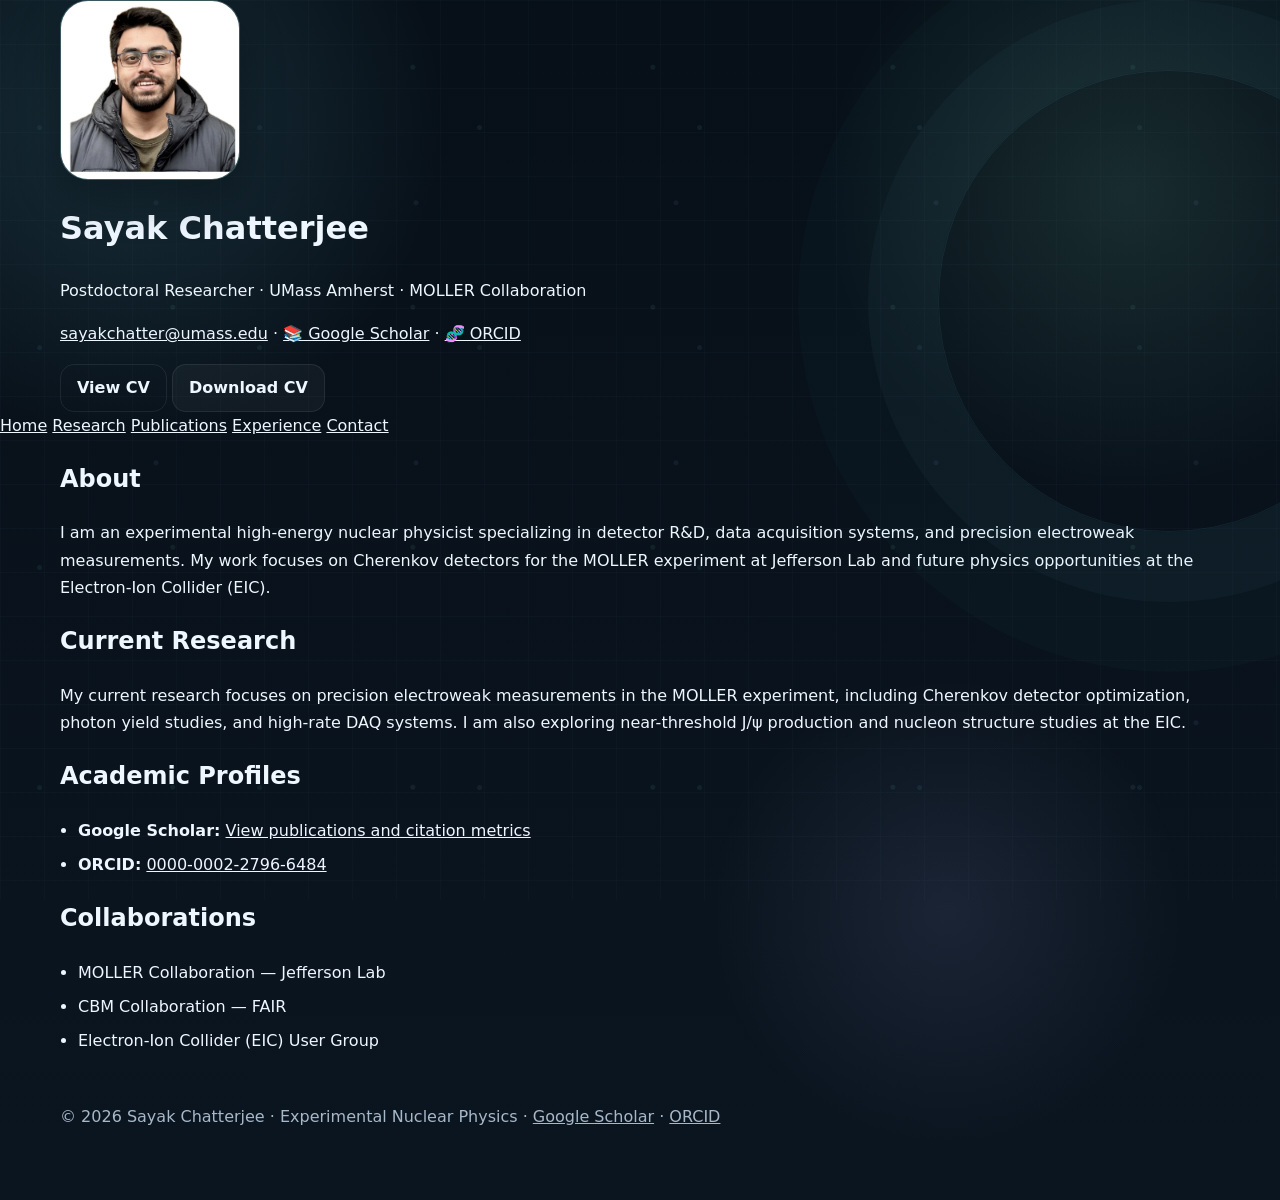
==== commit 644bb0e7: "Revise index.html for SEO and homepage structure Updated meta tags for improved SEO and clarity. Enh" ====
--- a/index.html
+++ b/index.html
@@ -4,145 +4,102 @@
   <meta charset="utf-8" />
   <meta name="viewport" content="width=device-width, initial-scale=1" />
   <title>Sayak Chatterjee | Experimental Nuclear Physicist</title>
-  <meta name="description" content="Academic homepage of Sayak Chatterjee, experimental nuclear physicist focused on detector R&D, MOLLER, and EIC-related studies." />
-  <meta name="keywords" content="Sayak Chatterjee, experimental nuclear physicist, detector R&D, MOLLER, Jefferson Lab, EIC, GEM detector, Cherenkov detector, data acquisition" />
-  <meta property="og:title" content="Sayak Chatterjee | Experimental Nuclear Physicist" />
-  <meta property="og:description" content="Academic homepage of Sayak Chatterjee, experimental nuclear physicist focused on detector R&D, MOLLER, and EIC-related studies." />
-  <meta property="og:type" content="website" />
-  <meta name="theme-color" content="#071018" />
-  <link rel="preconnect" href="https://fonts.googleapis.com">
-  <link rel="preconnect" href="https://fonts.gstatic.com" crossorigin>
-  <link href="https://fonts.googleapis.com/css2?family=Inter:wght@300;400;500;600;700;800&display=swap" rel="stylesheet">
-  <link rel="stylesheet" href="site.css" />
+
+  <meta name="description" content="Sayak Chatterjee — Experimental Nuclear Physicist working on MOLLER and EIC physics, detector R&D, and DAQ systems." />
+  <meta name="keywords" content="Sayak Chatterjee, nuclear physics, particle detectors, GEM, Cherenkov, MOLLER, Jefferson Lab, EIC">
+
+  <link rel="stylesheet" href="site.css">
 </head>
+
 <body>
 
-  <nav class="site-nav">
-    <div class="container nav-inner">
-      <a class="brand-wrap" href="index_final.html">
-        <span class="brand-badge">SC</span>
-        <span class="brand-text"><strong>Sayak Chatterjee</strong><span>Experimental Nuclear Physics</span></span>
+<header class="container header">
+  <div class="avatar">
+    <img src="profile.jpg" alt="Sayak Chatterjee">
+  </div>
+
+  <div class="intro">
+    <h1>Sayak Chatterjee</h1>
+    <p class="tagline">Postdoctoral Researcher · UMass Amherst · MOLLER Collaboration</p>
+
+    <p class="contact">
+      <a href="mailto:sayakchatter@umass.edu">sayakchatter@umass.edu</a> ·
+      <a href="https://scholar.google.com/citations?hl=en&user=rSvPqXYAAAAJ" target="_blank">📚 Google Scholar</a> ·
+      <a href="https://orcid.org/0000-0002-2796-6484" target="_blank">🧬 ORCID</a>
+    </p>
+
+    <div class="buttons">
+      <a class="btn" href="CV_sayak_chatterjee.pdf" target="_blank">View CV</a>
+      <a class="btn secondary" href="CV_sayak_chatterjee.pdf" download>Download CV</a>
+    </div>
+  </div>
+</header>
+
+<nav class="nav">
+  <a href="index.html">Home</a>
+  <a href="research.html">Research</a>
+  <a href="publications.html">Publications</a>
+  <a href="experience.html">Experience</a>
+  <a href="contact.html">Contact</a>
+</nav>
+
+<main>
+
+<section class="container">
+  <h2>About</h2>
+  <p>
+    I am an experimental high-energy nuclear physicist specializing in detector R&D, 
+    data acquisition systems, and precision electroweak measurements. My work focuses 
+    on Cherenkov detectors for the MOLLER experiment at Jefferson Lab and future 
+    physics opportunities at the Electron-Ion Collider (EIC).
+  </p>
+</section>
+
+<section class="container">
+  <h2>Current Research</h2>
+  <p>
+    My current research focuses on precision electroweak measurements in the MOLLER experiment,
+    including Cherenkov detector optimization, photon yield studies, and high-rate DAQ systems.
+    I am also exploring near-threshold J/ψ production and nucleon structure studies at the EIC.
+  </p>
+</section>
+
+<section class="container">
+  <h2>Academic Profiles</h2>
+  <ul class="bullets">
+    <li>
+      <strong>Google Scholar:</strong>
+      <a href="https://scholar.google.com/citations?hl=en&user=rSvPqXYAAAAJ" target="_blank">
+        View publications and citation metrics
       </a>
-      <div class="nav-links">
-        <a class="active" href="index_final.html">Home</a>
-        <a  href="research_highlights.html">Research Highlights</a>
-        <a  href="experience.html">Experience</a>
-        <a  href="publications.html">Publications</a>
-        <a  href="contact.html">Contact</a>
-      </div>
-    </div>
-  </nav>
+    </li>
+    <li>
+      <strong>ORCID:</strong>
+      <a href="https://orcid.org/0000-0002-2796-6484" target="_blank">
+        0000-0002-2796-6484
+      </a>
+    </li>
+  </ul>
+</section>
 
+<section class="container">
+  <h2>Collaborations</h2>
+  <ul class="bullets">
+    <li>MOLLER Collaboration — Jefferson Lab</li>
+    <li>CBM Collaboration — FAIR</li>
+    <li>Electron-Ion Collider (EIC) User Group</li>
+  </ul>
+</section>
 
-  <header class="hero">
-    <div class="container hero-grid">
-      <div class="avatar">
-        <img src="profile.jpg" alt="Portrait of Sayak Chatterjee" onerror="this.style.display='none'; this.nextElementSibling.style.display='grid';" />
-        <span style="display:none;">SC</span>
-      </div>
-      <div>
-        <p class="eyebrow">Detector R&amp;D · Precision Electroweak Physics · Data Acquisition</p>
-        <h1>Research-driven academic website with a dedicated landing page and section tabs</h1>
-        <p class="tagline">Sayak Chatterjee · Postdoctoral Researcher · University of Massachusetts Amherst · MOLLER Collaboration</p>
-        <p class="summary">
-          I am an experimental nuclear physicist working at the interface of detector development, instrumentation,
-          data acquisition, and precision measurements. My research spans Cherenkov and GEM detector systems,
-          high-rate readout and analysis frameworks, and future physics opportunities connected to Jefferson Lab and the Electron-Ion Collider.
-        </p>
-        <div class="action-row">
-          <a class="btn primary" href="research_highlights.html">Explore Research Highlights</a>
-          <a class="btn secondary" href="CV_sayak_chatterjee.pdf" target="_blank">View CV</a>
-          <a class="btn secondary" href="contact.html">Contact</a>
-        </div>
-        <div class="contact-line">
-          <a href="mailto:sayakchatter@umass.edu">sayakchatter@umass.edu</a>
-          <span>·</span>
-          <a href="mailto:sayak@jlab.org">sayak@jlab.org</a>
-          <span>·</span>
-          <a href="mailto:sayakchatterjee896@gmail.com">sayakchatterjee896@gmail.com</a>
-        </div>
-        <div class="inline-links" style="margin-top:14px;">
-          <a href="#">Google Scholar</a>
-          <a href="#">ORCID</a>
-          <a href="#">GitHub</a>
-        </div>
-      </div>
-    </div>
-    <div class="container stat-grid">
-      <div class="stat-card"><strong>MOLLER</strong><span>Precision electroweak measurements and Cherenkov detector studies</span></div>
-      <div class="stat-card"><strong>CBM / FAIR</strong><span>GEM detector performance, stability, and high-rate instrumentation</span></div>
-      <div class="stat-card"><strong>EIC</strong><span>Interest in near-threshold J/ψ studies and structure-function measurements</span></div>
-      <div class="stat-card"><strong>DAQ</strong><span>Readout systems, waveform analysis, calibration, and simulation workflows</span></div>
-    </div>
-  </header>
+</main>
 
-  <main>
-    <section class="section">
-      <div class="container grid-2">
-        <div class="card hero-panel">
-          <span class="kicker">Landing Page</span>
-          <h2 class="section-title">A cleaner first impression</h2>
-          <p>
-            This homepage is now designed as a dedicated landing page rather than a long single document.
-            Visitors immediately see your scientific identity, your current research direction, and clear navigation to deeper sections.
-          </p>
-          <p class="quote">
-            The background design uses a subtle research-inspired visual language: detector-like circular rings,
-            soft grid lines, and luminous accents that match instrumentation and particle-detector themes without becoming distracting.
-          </p>
-        </div>
-        <div class="card">
-          <span class="kicker">Site Navigation</span>
-          <h2 class="section-title">Dedicated tabs for major sections</h2>
-          <p>
-            Each tab now takes visitors to a separate page. This structure feels more like a professional academic website
-            and makes it easier for collaborators, hiring committees, and recruiters to find the specific information they want.
-          </p>
-          <div class="tab-menu">
-            <a href="research_highlights.html">Research Highlights</a>
-            <a href="experience.html">Experience</a>
-            <a href="publications.html">Publications</a>
-            <a href="contact.html">Contact</a>
-          </div>
-        </div>
-      </div>
-    </section>
-
-    <section class="section">
-      <div class="container grid-3">
-        <div class="card">
-          <span class="kicker">About</span>
-          <h3>Research profile</h3>
-          <p>
-            Experimental high-energy nuclear physicist with experience in detector R&amp;D, electronics integration,
-            Monte Carlo simulation, and precision data analysis.
-          </p>
-        </div>
-        <div class="card">
-          <span class="kicker">Technical scope</span>
-          <h3>Core expertise</h3>
-          <p>
-            GEM, Cherenkov, RPC, scintillator, and straw-tube systems; DAQ and readout; ROOT, C++, Python, GEANT4, and instrumentation testing.
-          </p>
-        </div>
-        <div class="card">
-          <span class="kicker">Next steps</span>
-          <h3>Before publishing</h3>
-          <p>
-            Add <code>profile.jpg</code>, upload <code>CV_sayak_chatterjee.pdf</code>, and replace the placeholder Google Scholar, ORCID, and GitHub links.
-          </p>
-        </div>
-      </div>
-    </section>
-  </main>
-
-
-  <footer class="footer">
-    <div class="container footer-inner">
-      <p>© 2026 Sayak Chatterjee · Experimental Nuclear Physics</p>
-      <p>Designed for GitHub Pages · Replace placeholder links before publishing</p>
-    </div>
-  </footer>
+<footer class="container footer">
+  <p>
+    © 2026 Sayak Chatterjee · Experimental Nuclear Physics · 
+    <a href="https://scholar.google.com/citations?hl=en&user=rSvPqXYAAAAJ" target="_blank">Google Scholar</a> · 
+    <a href="https://orcid.org/0000-0002-2796-6484" target="_blank">ORCID</a>
+  </p>
+</footer>
 
 </body>
-</html>+</html>
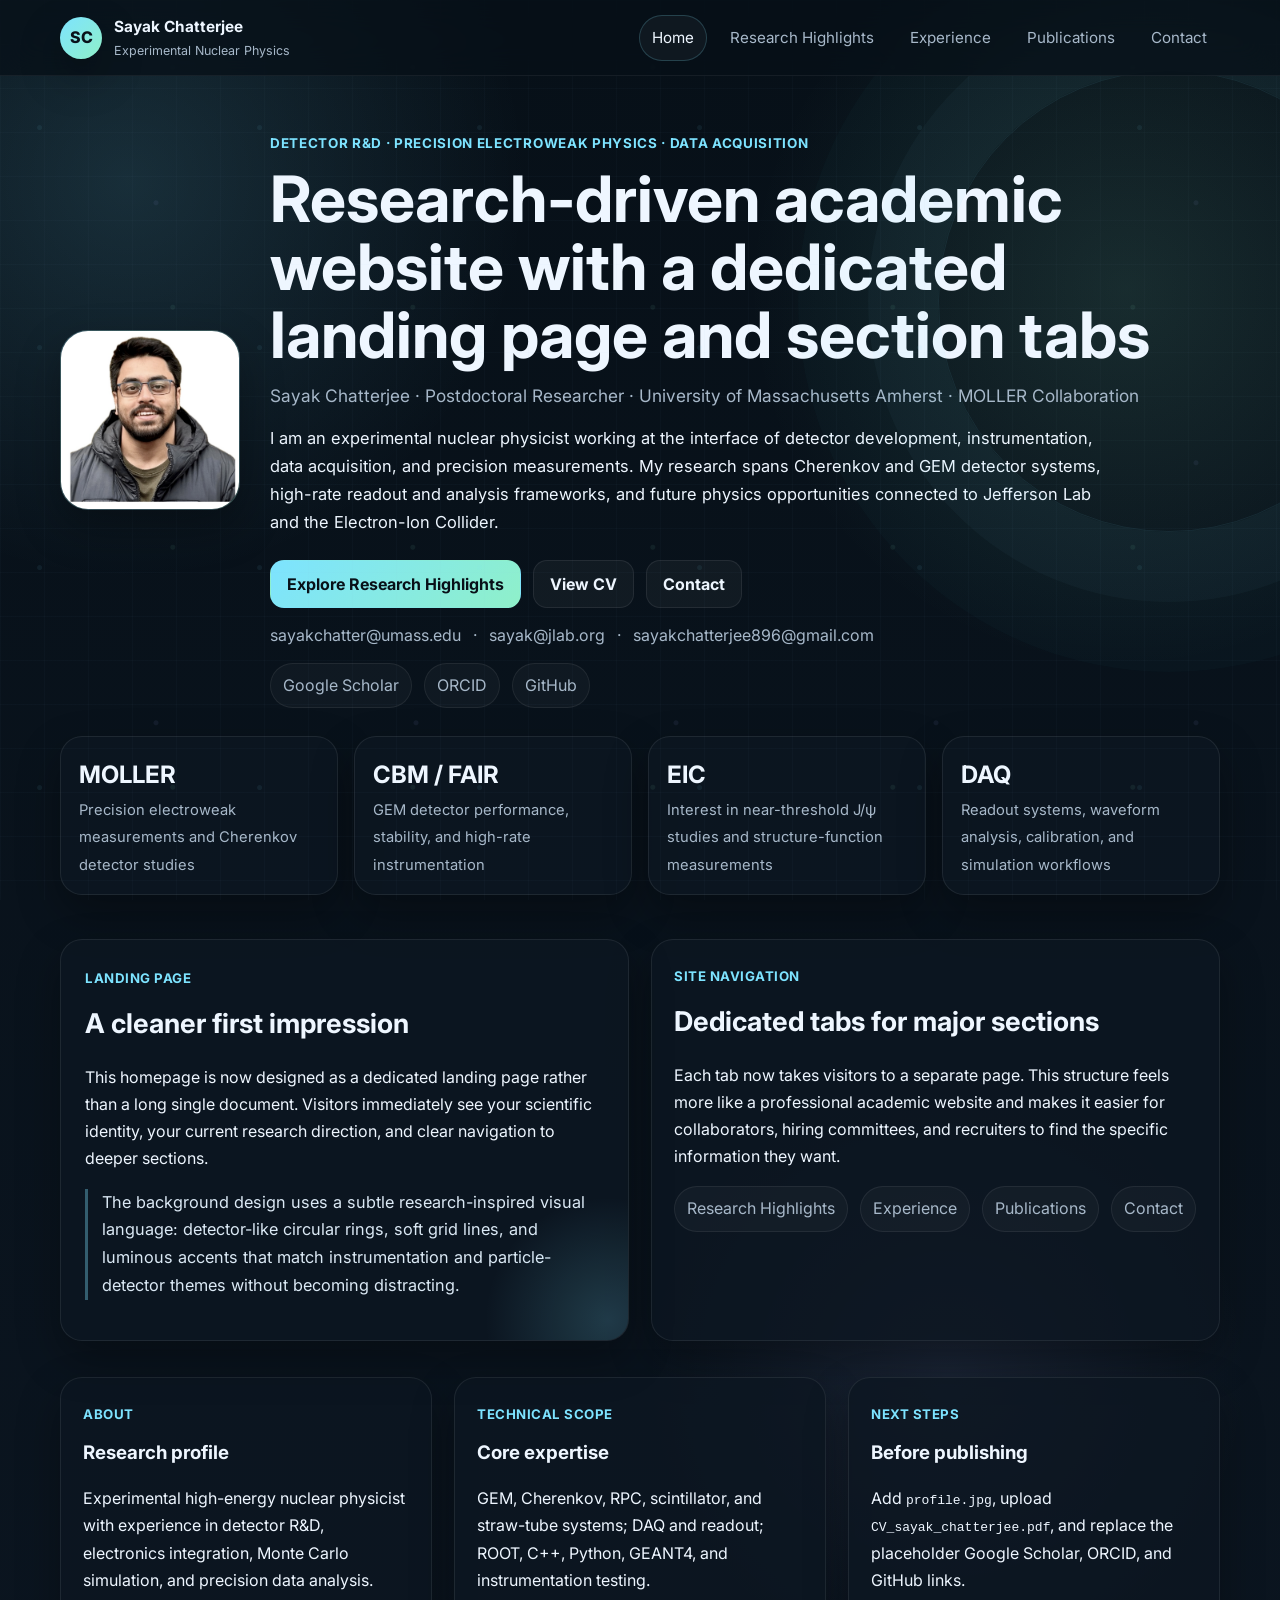
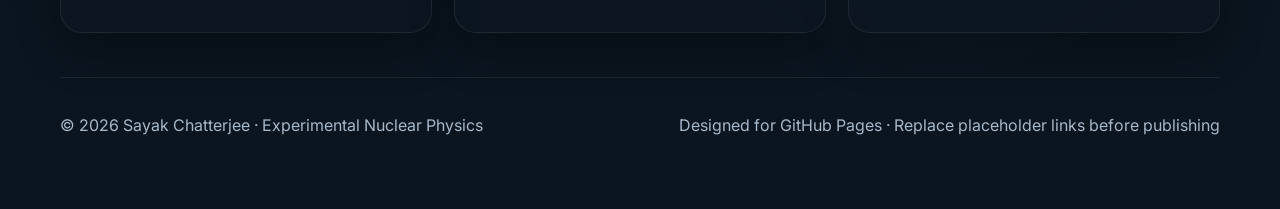
==== commit 27c20f39: "Add files via upload" ====
--- a/index.html
+++ b/index.html
@@ -4,102 +4,145 @@
   <meta charset="utf-8" />
   <meta name="viewport" content="width=device-width, initial-scale=1" />
   <title>Sayak Chatterjee | Experimental Nuclear Physicist</title>
-
-  <meta name="description" content="Sayak Chatterjee — Experimental Nuclear Physicist working on MOLLER and EIC physics, detector R&D, and DAQ systems." />
-  <meta name="keywords" content="Sayak Chatterjee, nuclear physics, particle detectors, GEM, Cherenkov, MOLLER, Jefferson Lab, EIC">
-
-  <link rel="stylesheet" href="site.css">
+  <meta name="description" content="Academic homepage of Sayak Chatterjee, experimental nuclear physicist focused on detector R&D, MOLLER, and EIC-related studies." />
+  <meta name="keywords" content="Sayak Chatterjee, experimental nuclear physicist, detector R&D, MOLLER, Jefferson Lab, EIC, GEM detector, Cherenkov detector, data acquisition" />
+  <meta property="og:title" content="Sayak Chatterjee | Experimental Nuclear Physicist" />
+  <meta property="og:description" content="Academic homepage of Sayak Chatterjee, experimental nuclear physicist focused on detector R&D, MOLLER, and EIC-related studies." />
+  <meta property="og:type" content="website" />
+  <meta name="theme-color" content="#071018" />
+  <link rel="preconnect" href="https://fonts.googleapis.com">
+  <link rel="preconnect" href="https://fonts.gstatic.com" crossorigin>
+  <link href="https://fonts.googleapis.com/css2?family=Inter:wght@300;400;500;600;700;800&display=swap" rel="stylesheet">
+  <link rel="stylesheet" href="site.css" />
 </head>
-
 <body>
 
-<header class="container header">
-  <div class="avatar">
-    <img src="profile.jpg" alt="Sayak Chatterjee">
-  </div>
+  <nav class="site-nav">
+    <div class="container nav-inner">
+      <a class="brand-wrap" href="index_final.html">
+        <span class="brand-badge">SC</span>
+        <span class="brand-text"><strong>Sayak Chatterjee</strong><span>Experimental Nuclear Physics</span></span>
+      </a>
+      <div class="nav-links">
+        <a class="active" href="index_final.html">Home</a>
+        <a  href="research_highlights.html">Research Highlights</a>
+        <a  href="experience.html">Experience</a>
+        <a  href="publications.html">Publications</a>
+        <a  href="contact.html">Contact</a>
+      </div>
+    </div>
+  </nav>
 
-  <div class="intro">
-    <h1>Sayak Chatterjee</h1>
-    <p class="tagline">Postdoctoral Researcher · UMass Amherst · MOLLER Collaboration</p>
 
-    <p class="contact">
-      <a href="mailto:sayakchatter@umass.edu">sayakchatter@umass.edu</a> ·
-      <a href="https://scholar.google.com/citations?hl=en&user=rSvPqXYAAAAJ" target="_blank">📚 Google Scholar</a> ·
-      <a href="https://orcid.org/0000-0002-2796-6484" target="_blank">🧬 ORCID</a>
-    </p>
+  <header class="hero">
+    <div class="container hero-grid">
+      <div class="avatar">
+        <img src="profile.jpg" alt="Portrait of Sayak Chatterjee" onerror="this.style.display='none'; this.nextElementSibling.style.display='grid';" />
+        <span style="display:none;">SC</span>
+      </div>
+      <div>
+        <p class="eyebrow">Detector R&amp;D · Precision Electroweak Physics · Data Acquisition</p>
+        <h1>Research-driven academic website with a dedicated landing page and section tabs</h1>
+        <p class="tagline">Sayak Chatterjee · Postdoctoral Researcher · University of Massachusetts Amherst · MOLLER Collaboration</p>
+        <p class="summary">
+          I am an experimental nuclear physicist working at the interface of detector development, instrumentation,
+          data acquisition, and precision measurements. My research spans Cherenkov and GEM detector systems,
+          high-rate readout and analysis frameworks, and future physics opportunities connected to Jefferson Lab and the Electron-Ion Collider.
+        </p>
+        <div class="action-row">
+          <a class="btn primary" href="research_highlights.html">Explore Research Highlights</a>
+          <a class="btn secondary" href="CV_sayak_chatterjee.pdf" target="_blank">View CV</a>
+          <a class="btn secondary" href="contact.html">Contact</a>
+        </div>
+        <div class="contact-line">
+          <a href="mailto:sayakchatter@umass.edu">sayakchatter@umass.edu</a>
+          <span>·</span>
+          <a href="mailto:sayak@jlab.org">sayak@jlab.org</a>
+          <span>·</span>
+          <a href="mailto:sayakchatterjee896@gmail.com">sayakchatterjee896@gmail.com</a>
+        </div>
+        <div class="inline-links" style="margin-top:14px;">
+          <a href="https://scholar.google.com/citations?hl=en&user=rSvPqXYAAAAJ" target="_blank">Google Scholar</a>
+          <a href="https://orcid.org/0000-0002-2796-6484" target="_blank">ORCID</a>
+          <a href="https://github.com/sayak-alt">GitHub</a>
+        </div>
+      </div>
+    </div>
+    <div class="container stat-grid">
+      <div class="stat-card"><strong>MOLLER</strong><span>Precision electroweak measurements and Cherenkov detector studies</span></div>
+      <div class="stat-card"><strong>CBM / FAIR</strong><span>GEM detector performance, stability, and high-rate instrumentation</span></div>
+      <div class="stat-card"><strong>EIC</strong><span>Interest in near-threshold J/ψ studies and structure-function measurements</span></div>
+      <div class="stat-card"><strong>DAQ</strong><span>Readout systems, waveform analysis, calibration, and simulation workflows</span></div>
+    </div>
+  </header>
 
-    <div class="buttons">
-      <a class="btn" href="CV_sayak_chatterjee.pdf" target="_blank">View CV</a>
-      <a class="btn secondary" href="CV_sayak_chatterjee.pdf" download>Download CV</a>
+  <main>
+    <section class="section">
+      <div class="container grid-2">
+        <div class="card hero-panel">
+          <span class="kicker">Landing Page</span>
+          <h2 class="section-title">A cleaner first impression</h2>
+          <p>
+            This homepage is now designed as a dedicated landing page rather than a long single document.
+            Visitors immediately see your scientific identity, your current research direction, and clear navigation to deeper sections.
+          </p>
+          <p class="quote">
+            The background design uses a subtle research-inspired visual language: detector-like circular rings,
+            soft grid lines, and luminous accents that match instrumentation and particle-detector themes without becoming distracting.
+          </p>
+        </div>
+        <div class="card">
+          <span class="kicker">Site Navigation</span>
+          <h2 class="section-title">Dedicated tabs for major sections</h2>
+          <p>
+            Each tab now takes visitors to a separate page. This structure feels more like a professional academic website
+            and makes it easier for collaborators, hiring committees, and recruiters to find the specific information they want.
+          </p>
+          <div class="tab-menu">
+            <a href="research_highlights.html">Research Highlights</a>
+            <a href="experience.html">Experience</a>
+            <a href="publications.html">Publications</a>
+            <a href="contact.html">Contact</a>
+          </div>
+        </div>
+      </div>
+    </section>
+
+    <section class="section">
+      <div class="container grid-3">
+        <div class="card">
+          <span class="kicker">About</span>
+          <h3>Research profile</h3>
+          <p>
+            Experimental high-energy nuclear physicist with experience in detector R&amp;D, electronics integration,
+            Monte Carlo simulation, and precision data analysis.
+          </p>
+        </div>
+        <div class="card">
+          <span class="kicker">Technical scope</span>
+          <h3>Core expertise</h3>
+          <p>
+            GEM, Cherenkov, RPC, scintillator, and straw-tube systems; DAQ and readout; ROOT, C++, Python, GEANT4, and instrumentation testing.
+          </p>
+        </div>
+        <div class="card">
+          <span class="kicker">Next steps</span>
+          <h3>Before publishing</h3>
+          <p>
+            Add <code>profile.jpg</code>, upload <code>CV_sayak_chatterjee.pdf</code>, and replace the placeholder Google Scholar, ORCID, and GitHub links.
+          </p>
+        </div>
+      </div>
+    </section>
+  </main>
+
+
+  <footer class="footer">
+    <div class="container footer-inner">
+      <p>© 2026 Sayak Chatterjee · Experimental Nuclear Physics</p>
+      <p>Designed for GitHub Pages · Replace placeholder links before publishing</p>
     </div>
-  </div>
-</header>
-
-<nav class="nav">
-  <a href="index.html">Home</a>
-  <a href="research.html">Research</a>
-  <a href="publications.html">Publications</a>
-  <a href="experience.html">Experience</a>
-  <a href="contact.html">Contact</a>
-</nav>
-
-<main>
-
-<section class="container">
-  <h2>About</h2>
-  <p>
-    I am an experimental high-energy nuclear physicist specializing in detector R&D, 
-    data acquisition systems, and precision electroweak measurements. My work focuses 
-    on Cherenkov detectors for the MOLLER experiment at Jefferson Lab and future 
-    physics opportunities at the Electron-Ion Collider (EIC).
-  </p>
-</section>
-
-<section class="container">
-  <h2>Current Research</h2>
-  <p>
-    My current research focuses on precision electroweak measurements in the MOLLER experiment,
-    including Cherenkov detector optimization, photon yield studies, and high-rate DAQ systems.
-    I am also exploring near-threshold J/ψ production and nucleon structure studies at the EIC.
-  </p>
-</section>
-
-<section class="container">
-  <h2>Academic Profiles</h2>
-  <ul class="bullets">
-    <li>
-      <strong>Google Scholar:</strong>
-      <a href="https://scholar.google.com/citations?hl=en&user=rSvPqXYAAAAJ" target="_blank">
-        View publications and citation metrics
-      </a>
-    </li>
-    <li>
-      <strong>ORCID:</strong>
-      <a href="https://orcid.org/0000-0002-2796-6484" target="_blank">
-        0000-0002-2796-6484
-      </a>
-    </li>
-  </ul>
-</section>
-
-<section class="container">
-  <h2>Collaborations</h2>
-  <ul class="bullets">
-    <li>MOLLER Collaboration — Jefferson Lab</li>
-    <li>CBM Collaboration — FAIR</li>
-    <li>Electron-Ion Collider (EIC) User Group</li>
-  </ul>
-</section>
-
-</main>
-
-<footer class="container footer">
-  <p>
-    © 2026 Sayak Chatterjee · Experimental Nuclear Physics · 
-    <a href="https://scholar.google.com/citations?hl=en&user=rSvPqXYAAAAJ" target="_blank">Google Scholar</a> · 
-    <a href="https://orcid.org/0000-0002-2796-6484" target="_blank">ORCID</a>
-  </p>
-</footer>
+  </footer>
 
 </body>
 </html>
--- a/site.css
+++ b/site.css
@@ -1,4 +1,3 @@
-
 :root {
   --bg: #071018;
   --bg-2: #0b1520;
@@ -17,8 +16,9 @@
 * { box-sizing: border-box; }
 html { scroll-behavior: smooth; }
 html, body { margin: 0; padding: 0; }
+
 body {
-  font-family: Inter, system-ui, -apple-system, Segoe UI, Roboto, Ubuntu, Cantarell, 'Helvetica Neue', Arial, sans-serif;
+  font-family: Inter, system-ui, -apple-system, BlinkMacSystemFont, "Segoe UI", Roboto, Ubuntu, Cantarell, "Helvetica Neue", Arial, sans-serif;
   color: var(--text);
   line-height: 1.7;
   background:
@@ -29,6 +29,7 @@
   min-height: 100vh;
   position: relative;
 }
+
 body::before {
   content: "";
   position: fixed;
@@ -43,6 +44,7 @@
   background-size: 44px 44px, 44px 44px, 220px 220px, 240px 240px, 260px 260px;
   opacity: 0.6;
 }
+
 body::after {
   content: "";
   position: fixed;
@@ -62,24 +64,21 @@
 
 a { color: inherit; }
 img { max-width: 100%; display: block; }
-code {
-  background: rgba(255,255,255,0.05);
-  border: 1px solid rgba(255,255,255,0.08);
-  padding: 0.1rem 0.38rem;
-  border-radius: 8px;
-}
+
 .container {
   width: min(var(--maxw), 92%);
   margin: 0 auto;
 }
+
 .site-nav {
   position: sticky;
   top: 0;
   z-index: 50;
   backdrop-filter: blur(16px);
-  background: rgba(7, 16, 24, 0.74);
+  background: rgba(7, 16, 24, 0.76);
   border-bottom: 1px solid rgba(255,255,255,0.06);
 }
+
 .nav-inner {
   display: flex;
   align-items: center;
@@ -87,12 +86,14 @@
   gap: 20px;
   padding: 14px 0;
 }
+
 .brand-wrap {
   display: flex;
   align-items: center;
   gap: 12px;
   text-decoration: none;
 }
+
 .brand-badge {
   width: 42px;
   height: 42px;
@@ -104,13 +105,24 @@
   background: linear-gradient(135deg, var(--accent), var(--accent-2));
   box-shadow: var(--shadow);
 }
-.brand-text strong { display: block; font-size: 0.96rem; }
-.brand-text span { display: block; font-size: 0.78rem; color: var(--muted); }
+
+.brand-text strong {
+  display: block;
+  font-size: 0.96rem;
+}
+
+.brand-text span {
+  display: block;
+  font-size: 0.78rem;
+  color: var(--muted);
+}
+
 .nav-links {
   display: flex;
   gap: 10px;
   flex-wrap: wrap;
 }
+
 .nav-links a {
   text-decoration: none;
   color: var(--muted);
@@ -118,22 +130,27 @@
   padding: 9px 12px;
   border-radius: 999px;
   border: 1px solid transparent;
-}
+  transition: color 0.18s ease, border-color 0.18s ease, background 0.18s ease;
+}
+
 .nav-links a:hover,
 .nav-links a.active {
   color: var(--text);
   border-color: rgba(125, 227, 255, 0.20);
   background: rgba(255,255,255,0.04);
 }
+
 .hero {
   padding: 56px 0 26px;
 }
+
 .hero-grid {
   display: grid;
   grid-template-columns: 180px 1fr;
   gap: 30px;
   align-items: center;
 }
+
 .avatar {
   width: 180px;
   height: 180px;
@@ -144,7 +161,13 @@
   position: relative;
   background: linear-gradient(135deg, rgba(125, 227, 255, 0.20), rgba(143, 240, 201, 0.18));
 }
-.avatar img { width: 100%; height: 100%; object-fit: cover; }
+
+.avatar img {
+  width: 100%;
+  height: 100%;
+  object-fit: cover;
+}
+
 .avatar span {
   position: absolute;
   inset: 0;
@@ -155,6 +178,7 @@
   color: #051018;
   letter-spacing: 0.05em;
 }
+
 .eyebrow {
   margin: 0 0 10px;
   color: var(--accent);
@@ -163,27 +187,51 @@
   text-transform: uppercase;
   font-size: 0.84rem;
 }
-.hero h1 {
-  font-size: clamp(2.4rem, 6vw, 4.6rem);
-  line-height: 1.02;
+
+.hero h1,
+.page-header h1 {
+  font-size: clamp(2.2rem, 5vw, 4.2rem);
+  line-height: 1.06;
   margin: 0;
 }
+
+.hero .tagline,
+.page-header p {
+  color: var(--muted);
+}
+
 .hero .tagline {
   margin: 12px 0 14px;
-  color: var(--muted);
   font-size: 1.08rem;
 }
+
 .hero .summary {
   max-width: 840px;
   margin: 0;
   font-size: 1.03rem;
 }
-.action-row, .chip-row {
+
+.page-header {
+  padding: 48px 0 12px;
+}
+
+.page-header p {
+  max-width: 820px;
+}
+
+.action-row,
+.inline-links,
+.contact-line,
+.tab-menu {
   display: flex;
   flex-wrap: wrap;
   gap: 12px;
 }
-.action-row { margin-top: 24px; }
+
+.action-row {
+  margin-top: 24px;
+}
+
 .btn {
   display: inline-flex;
   align-items: center;
@@ -197,52 +245,117 @@
   border: 1px solid rgba(255,255,255,0.08);
   transition: transform 0.18s ease, border-color 0.18s ease, background 0.18s ease;
 }
-.btn:hover { transform: translateY(-1px); }
+
+.btn:hover {
+  transform: translateY(-1px);
+}
+
 .btn.primary {
   background: linear-gradient(135deg, var(--accent), var(--accent-2));
   color: #081018;
   border-color: transparent;
 }
+
 .btn.secondary {
   background: rgba(255,255,255,0.04);
-}
+  color: var(--text);
+}
+
+.contact-line {
+  color: var(--muted);
+  margin-top: 14px;
+  align-items: center;
+}
+
+.contact-line a {
+  text-decoration: none;
+}
+
+.inline-links {
+  margin-top: 14px;
+}
+
+.inline-links a,
+.tab-menu a,
+.profile-link {
+  text-decoration: none;
+  color: var(--muted);
+  border: 1px solid rgba(255,255,255,0.07);
+  background: rgba(255,255,255,0.03);
+  padding: 8px 12px;
+  border-radius: 999px;
+  transition: color 0.18s ease, border-color 0.18s ease, background 0.18s ease;
+}
+
+.inline-links a:hover,
+.tab-menu a:hover,
+.profile-link:hover {
+  color: var(--accent);
+  border-color: rgba(125, 227, 255, 0.24);
+}
+
 .stat-grid {
   display: grid;
   grid-template-columns: repeat(4, minmax(0, 1fr));
   gap: 16px;
   margin-top: 28px;
 }
-.stat-card, .card {
+
+.stat-card,
+.card {
   background: var(--panel);
   border: 1px solid rgba(255,255,255,0.08);
   border-radius: 22px;
   box-shadow: var(--shadow);
 }
-.stat-card { padding: 18px 18px 16px; }
-.stat-card strong { display: block; font-size: 1.5rem; }
-.stat-card span { color: var(--muted); font-size: 0.92rem; }
-.page-header {
-  padding: 48px 0 12px;
-}
-.page-header h1 { margin: 0; font-size: clamp(2rem, 5vw, 3.4rem); }
-.page-header p { color: var(--muted); max-width: 820px; }
+
+.stat-card {
+  padding: 18px 18px 16px;
+}
+
+.stat-card strong {
+  display: block;
+  font-size: 1.5rem;
+}
+
+.stat-card span {
+  color: var(--muted);
+  font-size: 0.92rem;
+}
+
 .section {
   padding: 18px 0;
 }
+
 .section-title {
   margin: 0 0 14px;
   font-size: 1.7rem;
 }
-.grid-2, .grid-3 {
+
+.grid-2,
+.grid-3 {
   display: grid;
   gap: 22px;
 }
-.grid-2 { grid-template-columns: repeat(2, minmax(0, 1fr)); }
-.grid-3 { grid-template-columns: repeat(3, minmax(0, 1fr)); }
+
+.grid-2 {
+  grid-template-columns: repeat(2, minmax(0, 1fr));
+}
+
+.grid-3 {
+  grid-template-columns: repeat(3, minmax(0, 1fr));
+}
+
 .card {
-  padding: 22px 22px;
-}
-.card h3 { margin-top: 0; margin-bottom: 10px; }
+  padding: 22px;
+}
+
+.card h2,
+.card h3 {
+  margin-top: 0;
+  margin-bottom: 10px;
+}
+
 .kicker {
   display: inline-flex;
   margin-bottom: 12px;
@@ -252,19 +365,37 @@
   letter-spacing: 0.04em;
   text-transform: uppercase;
 }
-.muted { color: var(--muted); }
-.bullets, .pubs { margin: 0; padding-left: 18px; }
-.bullets li, .pubs li { margin-bottom: 7px; }
+
+.muted {
+  color: var(--muted);
+}
+
+.bullets,
+.pubs {
+  margin: 0;
+  padding-left: 18px;
+}
+
+.bullets li,
+.pubs li {
+  margin-bottom: 7px;
+}
+
 .timeline .item {
   padding: 18px 0;
   border-bottom: 1px dashed var(--line);
 }
-.timeline .item:last-child { border-bottom: 0; }
+
+.timeline .item:last-child {
+  border-bottom: 0;
+}
+
 .hero-panel {
   padding: 24px;
   position: relative;
   overflow: hidden;
 }
+
 .hero-panel::before {
   content: "";
   position: absolute;
@@ -274,32 +405,28 @@
   border-radius: 50%;
   background: radial-gradient(circle, rgba(125, 227, 255, 0.18), transparent 62%);
 }
-.tab-menu {
-  display: flex;
-  flex-wrap: wrap;
-  gap: 12px;
-  margin: 20px 0 0;
-}
-.tab-menu a {
-  text-decoration: none;
-  padding: 12px 14px;
-  border-radius: 14px;
-  background: rgba(255,255,255,0.04);
-  border: 1px solid rgba(255,255,255,0.08);
-}
-.tab-menu a:hover {
-  border-color: rgba(125, 227, 255, 0.24);
-}
+
 .quote {
   font-size: 1.02rem;
   border-left: 3px solid rgba(125, 227, 255, 0.35);
   padding-left: 14px;
   color: #dbe9f5;
 }
+
+.detail-list {
+  display: grid;
+  gap: 12px;
+}
+
+.detail-list p {
+  margin: 0;
+}
+
 .footer {
   padding: 26px 0 54px;
   color: var(--muted);
 }
+
 .footer-inner {
   border-top: 1px solid rgba(255,255,255,0.07);
   padding-top: 18px;
@@ -308,34 +435,40 @@
   gap: 20px;
   flex-wrap: wrap;
 }
-.contact-line {
-  display: flex;
-  flex-wrap: wrap;
-  gap: 12px;
-  color: var(--muted);
-  margin-top: 14px;
-}
-.inline-links {
-  display: flex;
-  flex-wrap: wrap;
-  gap: 10px;
-}
-.inline-links a {
-  text-decoration: none;
-  color: var(--muted);
-  border: 1px solid rgba(255,255,255,0.07);
-  background: rgba(255,255,255,0.03);
-  padding: 8px 12px;
-  border-radius: 999px;
-}
-.inline-links a:hover { color: var(--accent); }
+
+.footer a {
+  text-decoration: none;
+}
+
 @media (max-width: 920px) {
-  .hero-grid, .grid-2, .grid-3, .stat-grid { grid-template-columns: 1fr; }
-  .hero { padding-top: 38px; }
-}
+  .hero-grid,
+  .grid-2,
+  .grid-3,
+  .stat-grid {
+    grid-template-columns: 1fr;
+  }
+
+  .hero {
+    padding-top: 38px;
+  }
+}
+
 @media (max-width: 700px) {
-  body::after { display: none; }
-  .nav-inner { align-items: flex-start; flex-direction: column; }
-  .hero-grid { gap: 20px; }
-  .avatar { width: 140px; height: 140px; }
-}
+  body::after {
+    display: none;
+  }
+
+  .nav-inner {
+    align-items: flex-start;
+    flex-direction: column;
+  }
+
+  .hero-grid {
+    gap: 20px;
+  }
+
+  .avatar {
+    width: 140px;
+    height: 140px;
+  }
+}
